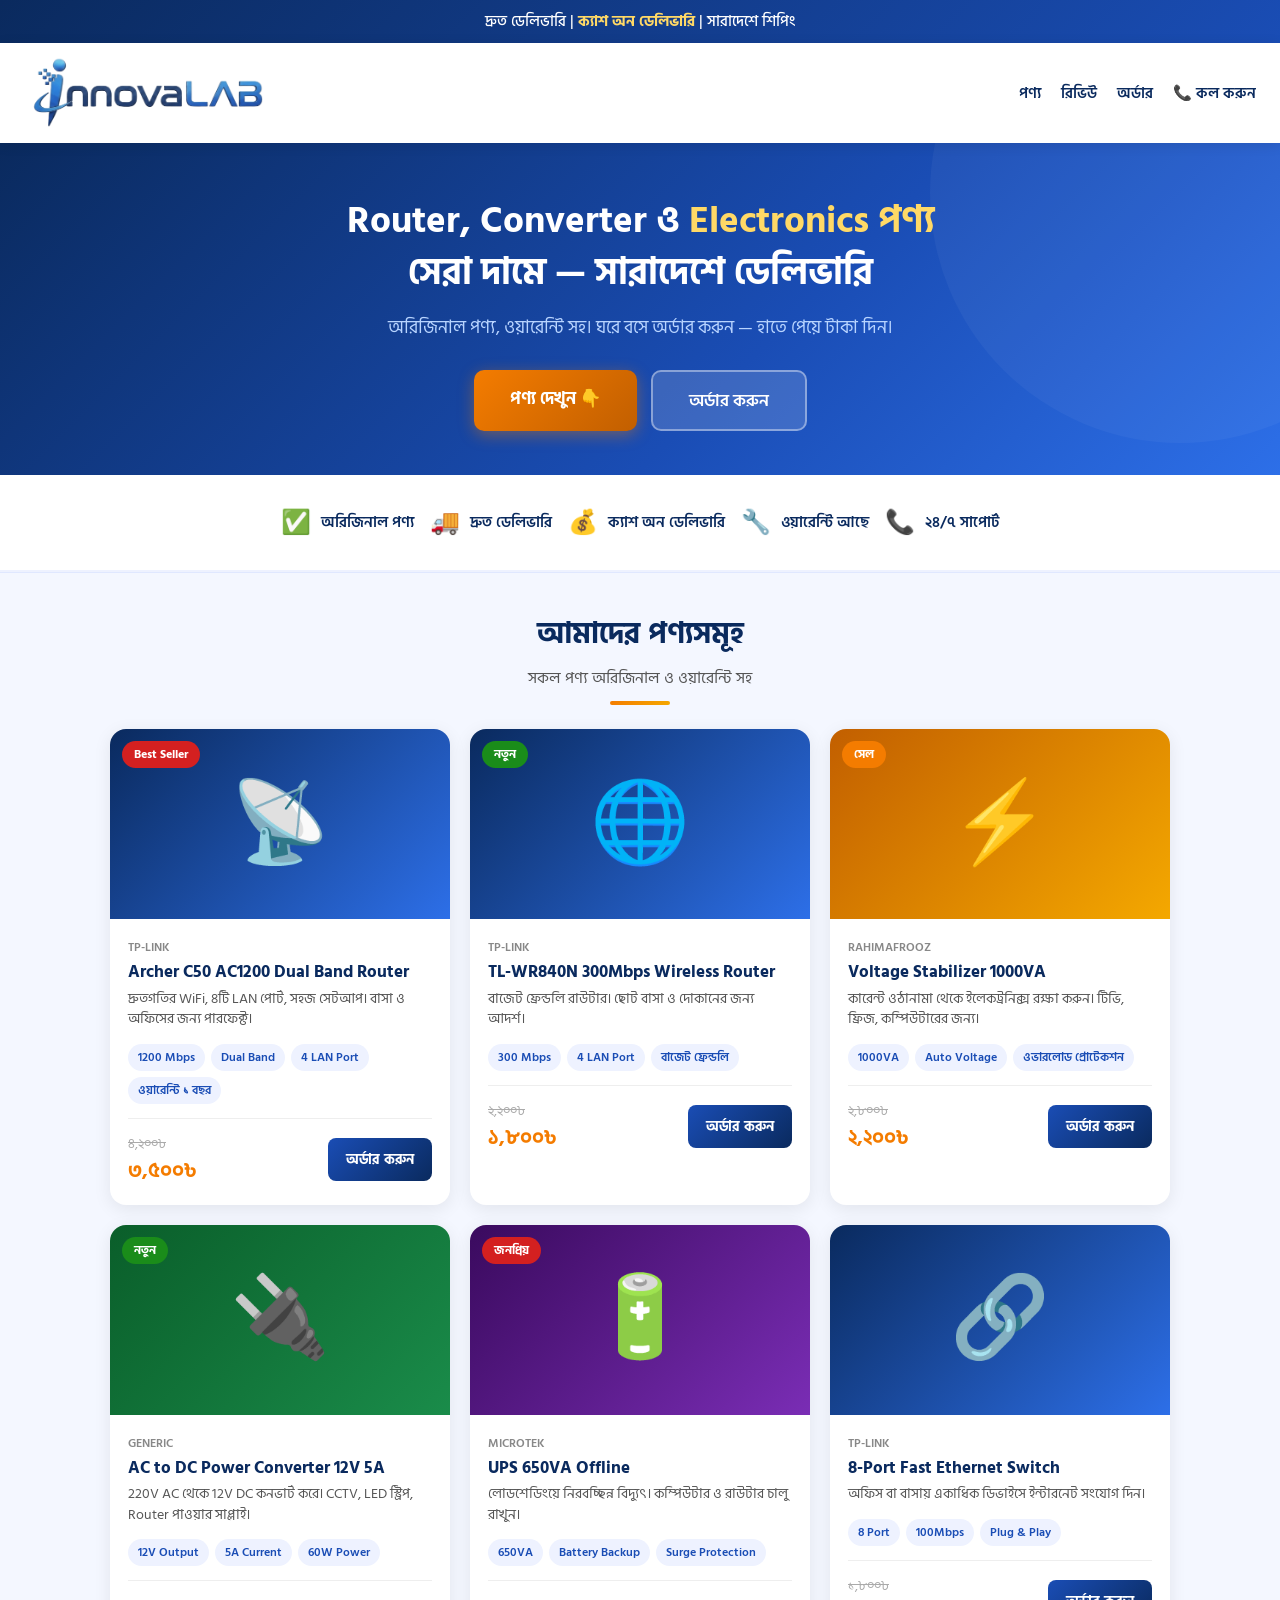
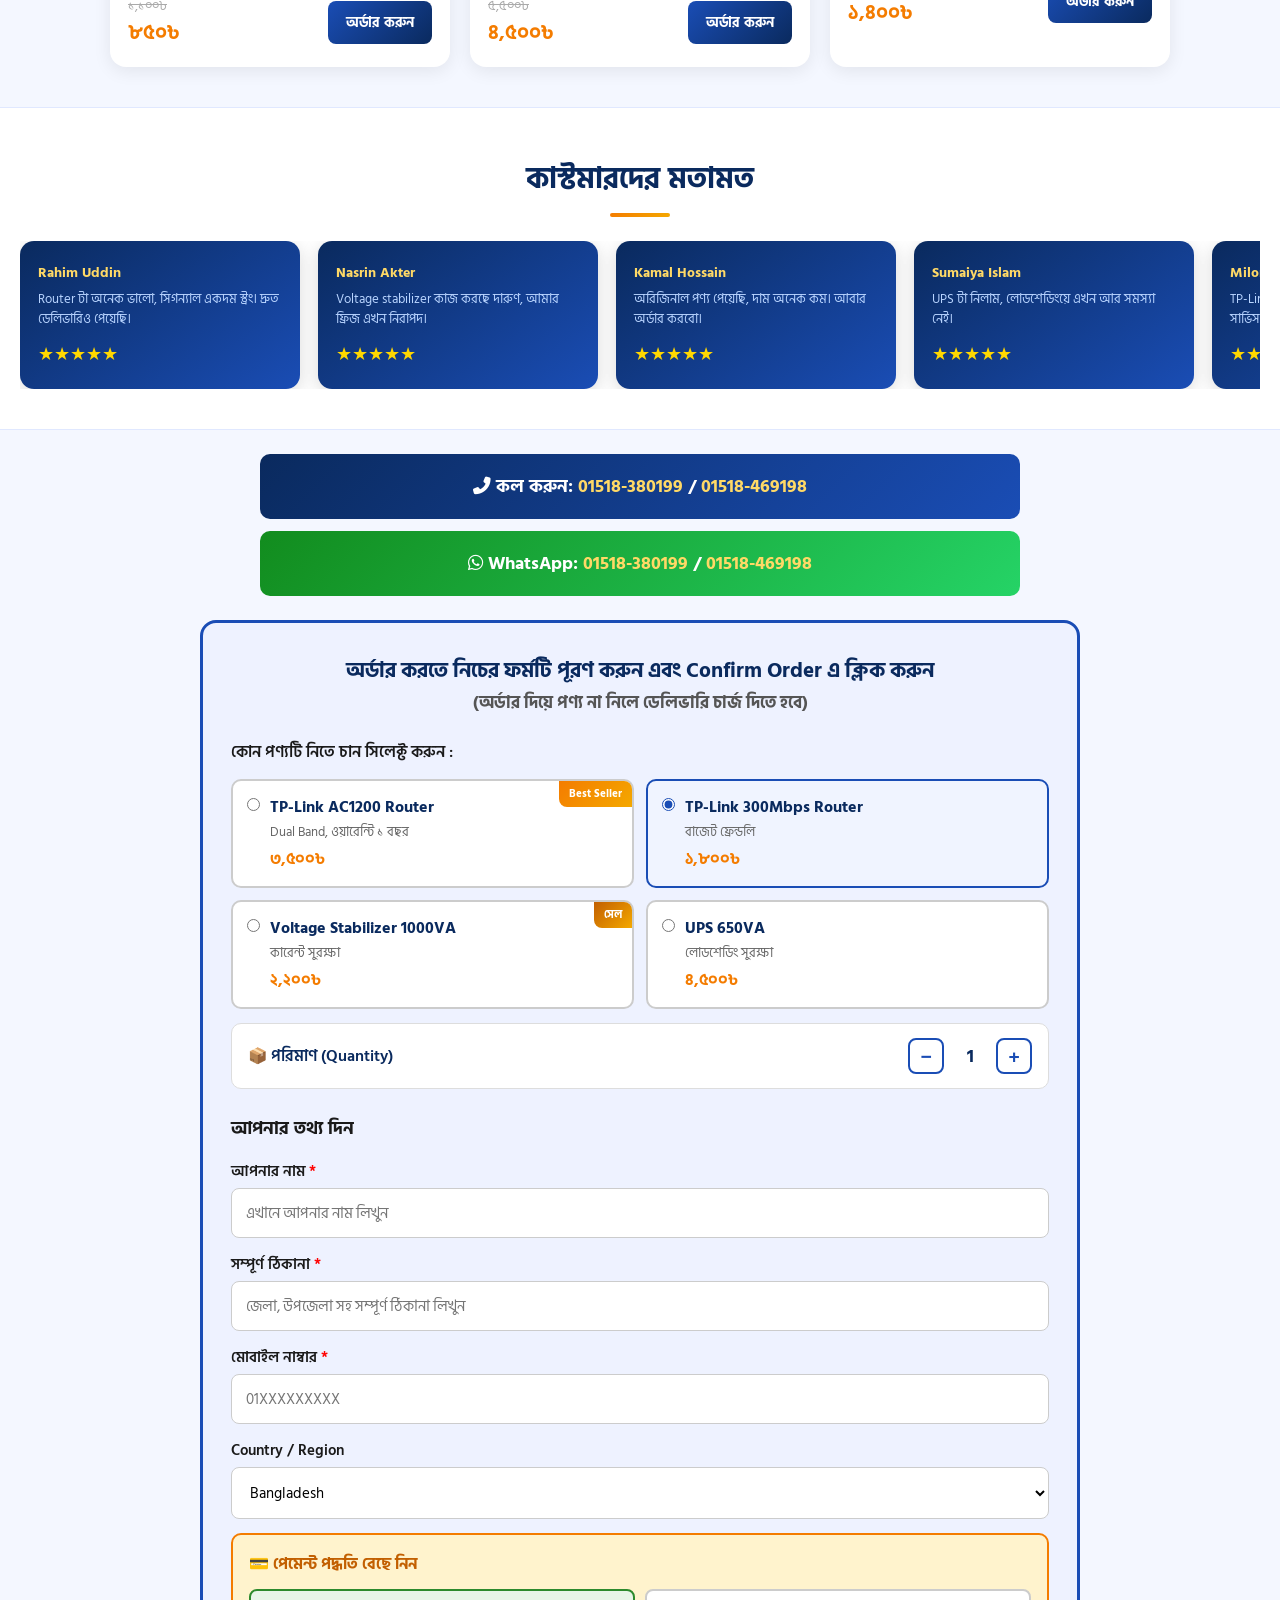
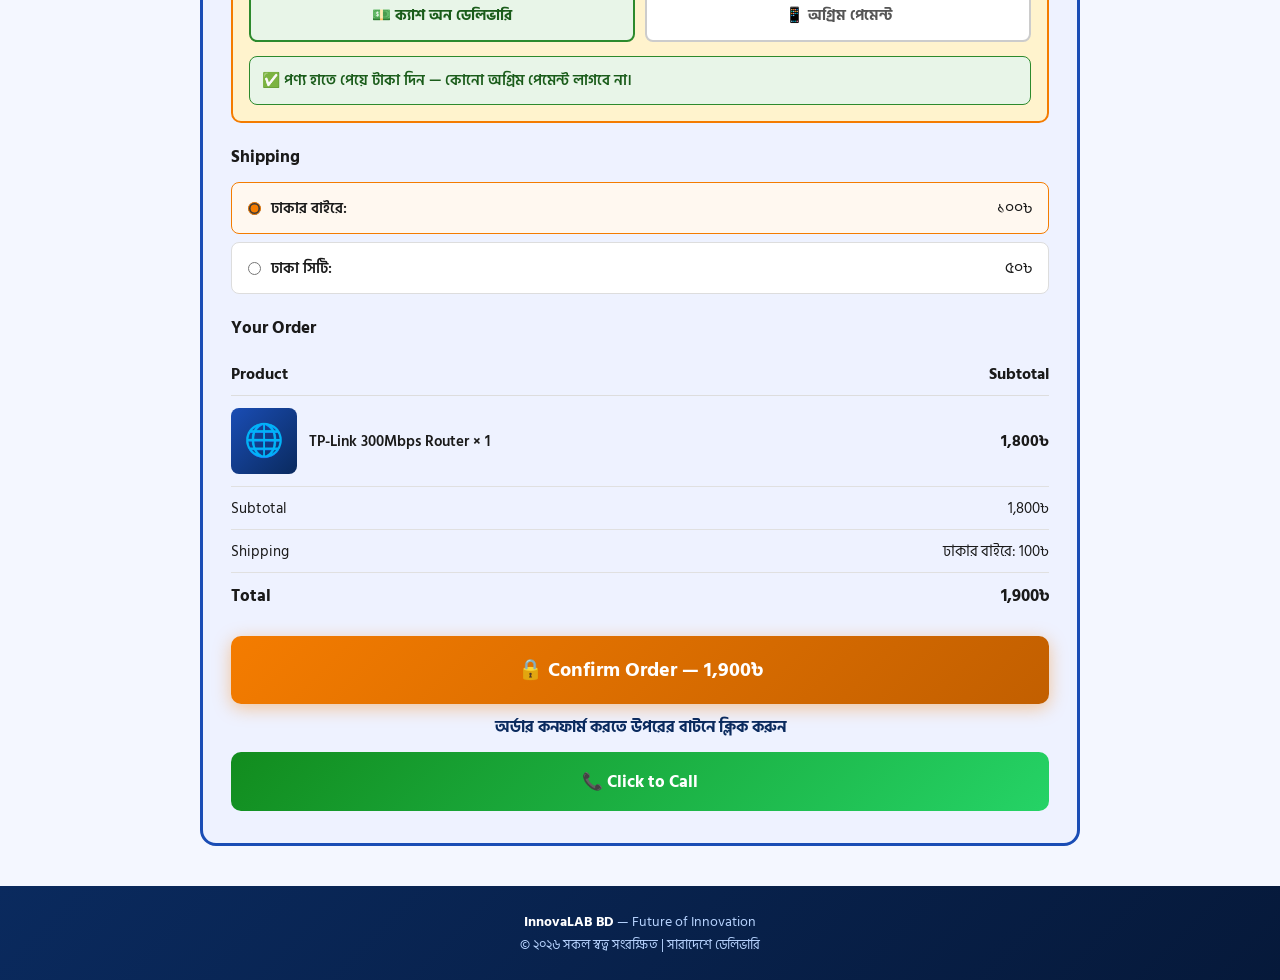
==== index.html @ 820aadf0 "Update index.html" ====
<!DOCTYPE html>
<html lang="bn">
<head>
<meta charset="UTF-8">
<meta name="viewport" content="width=device-width, initial-scale=1.0">
<title>InnovaLAB BD - Future of Innovation</title>
<link href="https://fonts.googleapis.com/css2?family=Hind+Siliguri:wght@300;400;500;600;700&display=swap" rel="stylesheet">
<link rel="stylesheet" href="https://cdnjs.cloudflare.com/ajax/libs/font-awesome/6.4.2/css/all.min.css">
<link rel="stylesheet" href="style.css"> </head>
</head>

<body>

<div class="topbar">দ্রুত ডেলিভারি | <span>ক্যাশ অন ডেলিভারি</span> | সারাদেশে শিপিং</div>

<nav class="navbar">
  <img src="innovalab_logo.png" alt="InnovaLAB" style="height:72px;width:auto;object-fit:contain;">
  <div class="nav-links">
    <a href="#products">পণ্য</a>
    <a href="#reviews">রিভিউ</a>
    <a href="#order">অর্ডার</a>
    <a href="tel:+8801518380199">📞 কল করুন</a>
  </div>
</nav>

<section class="hero">
  <h1>Router, Converter ও <span>Electronics পণ্য</span><br>সেরা দামে — সারাদেশে ডেলিভারি</h1>
  <p>অরিজিনাল পণ্য, ওয়ারেন্টি সহ। ঘরে বসে অর্ডার করুন — হাতে পেয়ে টাকা দিন।</p>
  <div class="hero-btns">
    <a href="#products" class="btn-primary">পণ্য দেখুন 👇</a>
    <a href="#order" class="btn-secondary">অর্ডার করুন</a>
  </div>
</section>

<div class="features">
  <div class="feat"><span class="icon">✅</span> অরিজিনাল পণ্য</div>
  <div class="feat"><span class="icon">🚚</span> দ্রুত ডেলিভারি</div>
  <div class="feat"><span class="icon">💰</span> ক্যাশ অন ডেলিভারি</div>
  <div class="feat"><span class="icon">🔧</span> ওয়ারেন্টি আছে</div>
  <div class="feat"><span class="icon">📞</span> ২৪/৭ সাপোর্ট</div>
</div>

<div class="divider"></div>

<section class="products-section" id="products">
  <div class="section-title">
    <h2>আমাদের পণ্যসমূহ</h2>
    <p>সকল পণ্য অরিজিনাল ও ওয়ারেন্টি সহ</p>
    <div class="title-line"></div>
  </div>
  <div class="products-grid">

    <div class="product-card" onclick="orderProduct('TP-Link WiFi Router AC1200')">
      <div class="product-img blue-bg">📡<span class="badge-hot">Best Seller</span></div>
      <div class="product-body">
        <div class="product-brand">TP-Link</div>
        <div class="product-name">Archer C50 AC1200 Dual Band Router</div>
        <div class="product-desc">দ্রুতগতির WiFi, ৪টি LAN পোর্ট, সহজ সেটআপ। বাসা ও অফিসের জন্য পারফেক্ট।</div>
        <div class="specs"><span class="spec-tag">1200 Mbps</span><span class="spec-tag">Dual Band</span><span class="spec-tag">4 LAN Port</span><span class="spec-tag">ওয়ারেন্টি ১ বছর</span></div>
        <div class="product-footer">
          <div class="price-box"><div class="old-price">৪,২০০৳</div><div class="new-price">৩,৫০০৳</div></div>
          <button class="btn-order">অর্ডার করুন</button>
        </div>
      </div>
    </div>

    <div class="product-card" onclick="orderProduct('TP-Link TL-WR840N Router')">
      <div class="product-img blue-bg">🌐<span class="badge-new">নতুন</span></div>
      <div class="product-body">
        <div class="product-brand">TP-Link</div>
        <div class="product-name">TL-WR840N 300Mbps Wireless Router</div>
        <div class="product-desc">বাজেট ফ্রেন্ডলি রাউটার। ছোট বাসা ও দোকানের জন্য আদর্শ।</div>
        <div class="specs"><span class="spec-tag">300 Mbps</span><span class="spec-tag">4 LAN Port</span><span class="spec-tag">বাজেট ফ্রেন্ডলি</span></div>
        <div class="product-footer">
          <div class="price-box"><div class="old-price">২,২০০৳</div><div class="new-price">১,৮০০৳</div></div>
          <button class="btn-order">অর্ডার করুন</button>
        </div>
      </div>
    </div>

    <div class="product-card" onclick="orderProduct('Voltage Stabilizer 1000VA')">
      <div class="product-img orange-bg">⚡<span class="badge-sale">সেল</span></div>
      <div class="product-body">
        <div class="product-brand">Rahimafrooz</div>
        <div class="product-name">Voltage Stabilizer 1000VA</div>
        <div class="product-desc">কারেন্ট ওঠানামা থেকে ইলেকট্রনিক্স রক্ষা করুন। টিভি, ফ্রিজ, কম্পিউটারের জন্য।</div>
        <div class="specs"><span class="spec-tag">1000VA</span><span class="spec-tag">Auto Voltage</span><span class="spec-tag">ওভারলোড প্রোটেকশন</span></div>
        <div class="product-footer">
          <div class="price-box"><div class="old-price">২,৮০০৳</div><div class="new-price">২,২০০৳</div></div>
          <button class="btn-order">অর্ডার করুন</button>
        </div>
      </div>
    </div>

    <div class="product-card" onclick="orderProduct('AC to DC Converter 12V')">
      <div class="product-img green-bg">🔌<span class="badge-new">নতুন</span></div>
      <div class="product-body">
        <div class="product-brand">Generic</div>
        <div class="product-name">AC to DC Power Converter 12V 5A</div>
        <div class="product-desc">220V AC থেকে 12V DC কনভার্ট করে। CCTV, LED স্ট্রিপ, Router পাওয়ার সাপ্লাই।</div>
        <div class="specs"><span class="spec-tag">12V Output</span><span class="spec-tag">5A Current</span><span class="spec-tag">60W Power</span></div>
        <div class="product-footer">
          <div class="price-box"><div class="old-price">১,১০০৳</div><div class="new-price">৮৫০৳</div></div>
          <button class="btn-order">অর্ডার করুন</button>
        </div>
      </div>
    </div>

    <div class="product-card" onclick="orderProduct('UPS 650VA')">
      <div class="product-img purple-bg">🔋<span class="badge-hot">জনপ্রিয়</span></div>
      <div class="product-body">
        <div class="product-brand">Microtek</div>
        <div class="product-name">UPS 650VA Offline</div>
        <div class="product-desc">লোডশেডিংয়ে নিরবচ্ছিন্ন বিদ্যুৎ। কম্পিউটার ও রাউটার চালু রাখুন।</div>
        <div class="specs"><span class="spec-tag">650VA</span><span class="spec-tag">Battery Backup</span><span class="spec-tag">Surge Protection</span></div>
        <div class="product-footer">
          <div class="price-box"><div class="old-price">৫,৫০০৳</div><div class="new-price">৪,৫০০৳</div></div>
          <button class="btn-order">অর্ডার করুন</button>
        </div>
      </div>
    </div>

    <div class="product-card" onclick="orderProduct('Network Switch 8 Port')">
      <div class="product-img blue-bg">🔗</div>
      <div class="product-body">
        <div class="product-brand">TP-Link</div>
        <div class="product-name">8-Port Fast Ethernet Switch</div>
        <div class="product-desc">অফিস বা বাসায় একাধিক ডিভাইসে ইন্টারনেট সংযোগ দিন।</div>
        <div class="specs"><span class="spec-tag">8 Port</span><span class="spec-tag">100Mbps</span><span class="spec-tag">Plug & Play</span></div>
        <div class="product-footer">
          <div class="price-box"><div class="old-price">১,৮০০৳</div><div class="new-price">১,৪০০৳</div></div>
          <button class="btn-order">অর্ডার করুন</button>
        </div>
      </div>
    </div>

  </div>
</section>

<div class="divider"></div>

<section class="reviews-section" id="reviews">
  <div class="section-title"><h2>কাস্টমারদের মতামত</h2><div class="title-line"></div></div>
  <div class="reviews-track-wrap">
    <div class="reviews-track" id="reviewsTrack"></div>
  </div>
</section>

<div class="divider"></div>

<div class="contact-wrap">
  <div class="contact-bar phone">
    <i class="fas fa-phone-alt"></i> কল করুন:
    <a href="tel:+8801518380199"><span>01518-380199</span></a> /
    <a href="tel:+8801518469198"><span>01518-469198</span></a>
  </div>
  <div class="contact-bar whatsapp">
    <i class="fab fa-whatsapp"></i> WhatsApp:
    <a href="https://wa.me/8801518380199" target="_blank"><span>01518-380199</span></a> /
    <a href="https://wa.me/8801518469198" target="_blank"><span>01518-469198</span></a>
  </div>
</div>

<div class="order-wrap" id="order">
<div class="order-box">
  <h2>অর্ডার করতে নিচের ফর্মটি পূরণ করুন এবং Confirm Order এ ক্লিক করুন<br>
  <small style="font-size:0.82em;color:#555;">(অর্ডার দিয়ে পণ্য না নিলে ডেলিভারি চার্জ দিতে হবে)</small></h2>

  <!-- পণ্য সিলেক্ট -->
  <div class="pkg-label">কোন পণ্যটি নিতে চান সিলেক্ট করুন :</div>
  <div class="pkg-grid">
    <div class="pkg-opt" id="pkg0" onclick="selectPkg(0)">
      <input type="radio" name="pkg">
      <div class="info">
        <div class="p-name">TP-Link AC1200 Router</div>
        <div class="p-note">Dual Band, ওয়ারেন্টি ১ বছর</div>
        <div class="p-amount">৩,৫০০৳</div>
      </div>
      <span class="badge-pkg">Best Seller</span>
    </div>
    <div class="pkg-opt selected" id="pkg1" onclick="selectPkg(1)">
      <input type="radio" name="pkg" checked>
      <div class="info">
        <div class="p-name">TP-Link 300Mbps Router</div>
        <div class="p-note">বাজেট ফ্রেন্ডলি</div>
        <div class="p-amount">১,৮০০৳</div>
      </div>
    </div>
    <div class="pkg-opt" id="pkg2" onclick="selectPkg(2)">
      <input type="radio" name="pkg">
      <div class="info">
        <div class="p-name">Voltage Stabilizer 1000VA</div>
        <div class="p-note">কারেন্ট সুরক্ষা</div>
        <div class="p-amount">২,২০০৳</div>
      </div>
      <span class="badge-pkg" style="background:linear-gradient(135deg,#c25f00,#f4a800);">সেল</span>
    </div>
    <div class="pkg-opt" id="pkg3" onclick="selectPkg(3)">
      <input type="radio" name="pkg">
      <div class="info">
        <div class="p-name">UPS 650VA</div>
        <div class="p-note">লোডশেডিং সুরক্ষা</div>
        <div class="p-amount">৪,৫০০৳</div>
      </div>
    </div>
  </div>

  <!-- Quantity বক্স -->
  <div class="qty-box">
    <div class="qty-box-label">📦 পরিমাণ (Quantity)</div>
    <div class="qty-controls">
      <button class="qty-btn" onclick="changeQty(-1)">−</button>
      <div class="qty-num" id="qtyNum">1</div>
      <button class="qty-btn" onclick="changeQty(1)">+</button>
    </div>
  </div>

  <!-- বিলিং -->
  <div class="billing">
    <h3>আপনার তথ্য দিন</h3>
    <div class="field">
      <label>আপনার নাম <span>*</span></label>
      <input type="text" id="cname" placeholder="এখানে আপনার নাম লিখুন">
    </div>
    <div class="field">
      <label>সম্পূর্ণ ঠিকানা <span>*</span></label>
      <input type="text" id="caddress" placeholder="জেলা, উপজেলা সহ সম্পূর্ণ ঠিকানা লিখুন">
    </div>
    <div class="field">
      <label>মোবাইল নাম্বার <span>*</span></label>
      <input type="tel" id="cphone" placeholder="01XXXXXXXXX">
    </div>
    <div class="field">
      <label>Country / Region</label>
      <select><option>Bangladesh</option></select>
    </div>

    <!-- পেমেন্ট পদ্ধতি -->
    <div style="background:#fff3cd;border:2px solid #f47c00;border-radius:10px;padding:16px;margin-bottom:14px;">
      <div style="font-weight:700;font-size:1rem;color:#c25f00;margin-bottom:12px;">💳 পেমেন্ট পদ্ধতি বেছে নিন</div>
      <div style="display:flex;gap:10px;margin-bottom:14px;flex-wrap:wrap;">
        <button type="button" id="btnCOD" onclick="setPayType('cod')" class="pay-type-btn active-cod">💵 ক্যাশ অন ডেলিভারি</button>
        <button type="button" id="btnOnline" onclick="setPayType('online')" class="pay-type-btn inactive">📱 অগ্রিম পেমেন্ট</button>
      </div>
      <div id="codInfo" style="background:#e8f5e8;border:1.5px solid #2d8a2d;border-radius:8px;padding:12px;color:#1a5c1a;font-weight:600;font-size:0.92rem;">
        ✅ পণ্য হাতে পেয়ে টাকা দিন — কোনো অগ্রিম পেমেন্ট লাগবে না।
      </div>
      <div id="onlinePayFields" style="display:none;">
        <div class="field" style="margin-top:12px;margin-bottom:8px;">
          <label>পেমেন্ট মাধ্যম</label>
          <select id="payMethod" onchange="showPayInfo()">
            <option value="N/A">-- সিলেক্ট করুন --</option>
            <option value="বিকাশ">বিকাশ</option>
            <option value="নগদ">নগদ</option>
            <option value="রকেট">রকেট</option>
          </select>
          <div id="payInfo" style="display:none;margin-top:10px;background:#e8f5e8;border:1.5px solid #2d8a2d;border-radius:8px;padding:12px;font-size:1rem;color:#1a5c1a;font-weight:700;"></div>
        </div>
        <div class="field" style="margin-bottom:8px;">
          <label>বিকাশ/নগদ নম্বর <span style="color:#888;font-weight:400;">(যেটি থেকে পাঠিয়েছেন)</span></label>
          <input type="tel" id="payNumber" placeholder="01XXXXXXXXX">
        </div>
        <div class="field" style="margin-bottom:0;">
          <label>ট্রানজেকশন আইডি (TrxID)</label>
          <input type="text" id="trxID" placeholder="TrxID লিখুন">
        </div>
      </div>
    </div>
  </div>

  <!-- শিপিং -->
  <div class="ship-wrap">
    <h3>Shipping</h3>
    <div class="ship-opt selected" onclick="selectShip(this,100,'ঢাকার বাইরে')">
      <div class="s-left"><input type="radio" name="ship" checked> ঢাকার বাইরে:</div>
      <div>১০০৳</div>
    </div>
    <div class="ship-opt" onclick="selectShip(this,50,'ঢাকা সিটি')">
      <div class="s-left"><input type="radio" name="ship"> ঢাকা সিটি:</div>
      <div>৫০৳</div>
    </div>
  </div>

  <!-- অর্ডার সামারি -->
  <div class="summary-wrap">
    <h3>Your Order</h3>
    <div style="display:flex;justify-content:space-between;font-weight:700;padding:8px 0;border-bottom:1px solid #ddd;">
      <span>Product</span><span>Subtotal</span>
    </div>
    <div class="prod-row">
      <div class="prod-thumb" id="sumThumb">🌐</div>
      <div class="p-name" id="sumProdName">TP-Link 300Mbps Router × 1</div>
      <div class="p-price" id="sumProdPrice">১,৮০০৳</div>
    </div>
    <div class="sum-row"><span>Subtotal</span><span id="sumSubtotal">১,৮০০৳</span></div>
    <div class="sum-row"><span>Shipping</span><span id="sumShipping">ঢাকার বাইরে: ১০০৳</span></div>
    <div class="sum-row total"><span>Total</span><span id="sumTotal">১,৯০০৳</span></div>
  </div>

  <button class="btn-confirm" onclick="confirmOrder()">🔒 Confirm Order — <span id="confirmTotalBtn">১,৯০০৳</span></button>
  <div class="confirm-note">অর্ডার কনফার্ম করতে উপরের বাটনে ক্লিক করুন</div>
  <a href="tel:+8801518380199" class="btn-call">📞 Click to Call</a>
</div>
</div>

<footer>
  <strong>InnovaLAB BD</strong> — Future of Innovation<br>
  <span style="font-size:0.82rem;">© ২০২৬ সকল স্বত্ব সংরক্ষিত | সারাদেশে ডেলিভারি</span>
</footer>

<div id="toast">✅ অর্ডার নেওয়া হয়েছে! শীঘ্রই যোগাযোগ করা হবে।</div>

<script src="script.js"></script> </body>
</html>
---- style.css ----
:root {
  --blue-dark: #0a2a5e;
  --blue-main: #1a4db5;
  --orange: #f47c00;
  --orange-dark: #c25f00;
  --green: #1a8c1a;
  --white: #fff;
  --text: #1a1a1a;
}
* { margin:0; padding:0; box-sizing:border-box; }
body { font-family:'Hind Siliguri',sans-serif; background:#f4f7ff; color:var(--text); overflow-x:hidden; }
a { text-decoration:none; }

.topbar { background:linear-gradient(135deg,#0a2a5e,#1a4db5); color:#fff; text-align:center; padding:10px 20px; font-size:0.92rem; font-weight:500; }
.topbar span { color:#ffd966; font-weight:700; }

.navbar { background:#fff; box-shadow:0 2px 12px rgba(0,0,0,0.1); padding:14px 24px; display:flex; align-items:center; justify-content:space-between; position:sticky; top:0; z-index:100; }
.nav-links { display:flex; gap:20px; }
.nav-links a { font-weight:600; color:var(--blue-dark); font-size:0.95rem; transition:color 0.2s; }
.nav-links a:hover { color:var(--orange); }
@media(max-width:600px){ .nav-links { display:none; } }

.hero { background:linear-gradient(135deg,#0a2a5e 0%,#1a4db5 60%,#2d6fe8 100%); padding:52px 20px 44px; text-align:center; color:#fff; position:relative; overflow:hidden; }
.hero::before { content:''; position:absolute; width:500px; height:500px; background:rgba(255,255,255,0.04); border-radius:50%; top:-200px; right:-150px; }
.hero h1 { font-size:clamp(1.4rem,3.5vw,2.3rem); font-weight:700; line-height:1.4; margin-bottom:14px; }
.hero h1 span { color:#ffd966; }
.hero p { font-size:clamp(0.95rem,2vw,1.15rem); color:#b8d4ff; margin-bottom:28px; max-width:600px; margin-left:auto; margin-right:auto; }
.hero-btns { display:flex; gap:14px; justify-content:center; flex-wrap:wrap; }
.btn-primary { background:linear-gradient(135deg,#f47c00,#c25f00); color:#fff; font-family:'Hind Siliguri',sans-serif; font-size:1.05rem; font-weight:700; padding:15px 36px; border-radius:10px; border:none; cursor:pointer; box-shadow:0 4px 16px rgba(244,124,0,0.4); transition:transform 0.18s; }
.btn-primary:hover { transform:translateY(-2px); }
.btn-secondary { background:rgba(255,255,255,0.15); color:#fff; font-family:'Hind Siliguri',sans-serif; font-size:1.05rem; font-weight:600; padding:15px 36px; border-radius:10px; border:2px solid rgba(255,255,255,0.4); cursor:pointer; transition:background 0.2s; }
.btn-secondary:hover { background:rgba(255,255,255,0.25); }

.features { display:flex; justify-content:center; gap:16px; flex-wrap:wrap; padding:28px 20px; background:#fff; border-bottom:2px solid #eef2ff; }
.feat { display:flex; align-items:center; gap:10px; font-weight:600; font-size:0.92rem; color:var(--blue-dark); }
.feat .icon { font-size:1.5rem; }

.section-title { text-align:center; padding:36px 20px 24px; }
.section-title h2 { font-size:clamp(1.3rem,3vw,1.9rem); color:var(--blue-dark); font-weight:700; margin-bottom:8px; }
.section-title p { color:#555; font-size:0.97rem; }
.title-line { width:60px; height:4px; background:linear-gradient(135deg,var(--orange),#f4a800); border-radius:2px; margin:10px auto 0; }

.products-section { background:#f4f7ff; padding-bottom:40px; }
.products-grid { display:grid; grid-template-columns:repeat(auto-fill,minmax(280px,1fr)); gap:20px; max-width:1100px; margin:0 auto; padding:0 20px; }
.product-card { background:#fff; border-radius:16px; overflow:hidden; box-shadow:0 4px 18px rgba(0,0,0,0.08); transition:transform 0.2s,box-shadow 0.2s; }
.product-card:hover { transform:translateY(-4px); box-shadow:0 10px 32px rgba(0,0,0,0.14); }
.product-img { width:100%; height:190px; display:flex; align-items:center; justify-content:center; font-size:5rem; position:relative; overflow:hidden; }
.product-img.blue-bg { background:linear-gradient(135deg,#0a2a5e,#2d6fe8); }
.product-img.orange-bg { background:linear-gradient(135deg,#c25f00,#f4a800); }
.product-img.green-bg { background:linear-gradient(135deg,#0a5e2a,#1a8c4a); }
.product-img.purple-bg { background:linear-gradient(135deg,#3a0a5e,#7a2db5); }
.badge-new,.badge-hot,.badge-sale { position:absolute; top:12px; left:12px; padding:4px 12px; border-radius:20px; font-size:0.75rem; font-weight:700; color:#fff; }
.badge-new { background:#1a8c1a; }
.badge-hot { background:#d42020; }
.badge-sale { background:var(--orange); }
.product-body { padding:18px; }
.product-brand { font-size:0.78rem; color:#888; font-weight:600; text-transform:uppercase; margin-bottom:4px; }
.product-name { font-size:1.05rem; font-weight:700; color:var(--blue-dark); margin-bottom:6px; line-height:1.3; }
.product-desc { font-size:0.85rem; color:#555; line-height:1.5; margin-bottom:14px; }
.specs { display:flex; flex-wrap:wrap; gap:6px; margin-bottom:14px; }
.spec-tag { background:#eef2ff; color:var(--blue-main); font-size:0.75rem; font-weight:600; padding:4px 10px; border-radius:20px; }
.product-footer { display:flex; justify-content:space-between; align-items:center; border-top:1px solid #eee; padding-top:14px; margin-top:4px; }
.price-box .old-price { font-size:0.82rem; color:#aaa; text-decoration:line-through; }
.price-box .new-price { font-size:1.25rem; font-weight:700; color:var(--orange); }
.btn-order { background:linear-gradient(135deg,#1a4db5,#0a2a5e); color:#fff; font-family:'Hind Siliguri',sans-serif; font-size:0.88rem; font-weight:700; padding:10px 18px; border-radius:8px; border:none; cursor:pointer; transition:transform 0.18s; }
.btn-order:hover { transform:translateY(-1px); }

.reviews-section { background:#fff; padding:10px 20px 40px; overflow:hidden; }
.reviews-track-wrap { overflow:hidden; }
.reviews-track { display:flex; gap:18px; animation:slide 24s linear infinite; width:max-content; }
.reviews-track:hover { animation-play-state:paused; }
@keyframes slide { 0%{transform:translateX(0);} 100%{transform:translateX(-50%);} }
.review-card { background:linear-gradient(145deg,#0a2a5e,#1a4db5); border-radius:14px; padding:20px 18px; width:280px; flex-shrink:0; color:#fff; box-shadow:0 4px 18px rgba(0,0,0,0.15); }
.review-card .r-name { font-weight:700; font-size:0.9rem; color:#ffd966; margin-bottom:6px; }
.review-card p { font-size:0.83rem; color:#b8d4ff; line-height:1.5; }
.review-card .r-stars { color:#ffd700; margin-top:10px; font-size:1.1rem; }

.contact-wrap { max-width:800px; margin:0 auto; padding:24px 20px; display:flex; flex-direction:column; gap:12px; }
.contact-bar { border-radius:10px; padding:18px 24px; text-align:center; font-weight:700; font-size:clamp(0.95rem,2vw,1.1rem); display:block; color:#fff; }
.contact-bar.phone { background:linear-gradient(135deg,#0a2a5e,#1a4db5); }
.contact-bar.whatsapp { background:linear-gradient(135deg,#128c1e,#25d366); }
.contact-bar span { color:#ffd966; }

.order-wrap { padding:0 16px 40px; }
.order-box { background:#eef2ff; border:3px solid var(--blue-main); border-radius:16px; max-width:880px; margin:0 auto; padding:32px 28px; }
.order-box h2 { color:var(--blue-dark); font-size:clamp(1rem,2.2vw,1.3rem); font-weight:700; text-align:center; margin-bottom:22px; line-height:1.5; }
.pkg-label { font-weight:600; font-size:1rem; margin-bottom:14px; }
.pkg-grid { display:grid; grid-template-columns:1fr 1fr; gap:12px; margin-bottom:14px; }
@media(max-width:580px){ .pkg-grid { grid-template-columns:1fr; } }
.pkg-opt { border:2px solid #ccc; border-radius:10px; padding:14px; display:flex; align-items:flex-start; gap:10px; background:#fff; cursor:pointer; position:relative; transition:border-color 0.2s; }
.pkg-opt.selected { border-color:var(--blue-main); background:#f0f4ff; }
.pkg-opt .badge-pkg { position:absolute; top:0; right:0; background:linear-gradient(135deg,var(--orange),#f4a800); color:#fff; font-size:0.7rem; font-weight:700; padding:4px 10px; border-radius:0 8px 0 8px; }
.pkg-opt input[type=radio] { accent-color:var(--blue-main); margin-top:3px; }
.pkg-opt .info .p-name { font-weight:700; font-size:0.97rem; color:var(--blue-dark); }
.pkg-opt .info .p-note { font-size:0.8rem; color:#666; margin-top:2px; }
.pkg-opt .info .p-amount { font-weight:700; color:var(--orange); font-size:1rem; margin-top:4px; }

/* ── QUANTITY ── */
.qty-box { background:#fff; border:1.5px solid #ddd; border-radius:10px; padding:14px 16px; margin-bottom:14px; display:flex; align-items:center; justify-content:space-between; flex-wrap:wrap; gap:10px; }
.qty-box-label { font-weight:600; font-size:0.97rem; color:var(--blue-dark); }
.qty-controls { display:flex; align-items:center; gap:4px; }
.qty-btn { width:36px; height:36px; border:2px solid var(--blue-main); background:#fff; color:var(--blue-main); font-size:1.2rem; font-weight:700; border-radius:8px; cursor:pointer; display:flex; align-items:center; justify-content:center; transition:all 0.18s; user-select:none; line-height:1; }
.qty-btn:hover { background:var(--blue-main); color:#fff; }
.qty-num { min-width:44px; text-align:center; font-size:1.1rem; font-weight:700; color:var(--blue-dark); }

.billing { margin-top:24px; }
.billing h3 { font-size:1.15rem; font-weight:700; margin-bottom:16px; }
.field { margin-bottom:14px; }
.field label { display:block; font-weight:600; margin-bottom:5px; font-size:0.93rem; }
.field label span { color:red; }
.field input,.field select { width:100%; border:1.5px solid #ccc; border-radius:8px; padding:12px 14px; font-family:'Hind Siliguri',sans-serif; font-size:0.93rem; background:#fff; outline:none; transition:border-color 0.2s; }
.field input:focus,.field select:focus { border-color:var(--blue-main); }

.pay-type-btn { flex:1; padding:12px; border-radius:8px; font-family:'Hind Siliguri',sans-serif; font-size:0.95rem; font-weight:700; cursor:pointer; transition:all 0.2s; }
.pay-type-btn.active-cod { border:2px solid #2d8a2d; background:#e8f5e8; color:#1a5c1a; }
.pay-type-btn.active-online { border:2px solid #f47c00; background:#fff3cd; color:#c25f00; }
.pay-type-btn.inactive { border:2px solid #ccc; background:#fff; color:#555; }

.ship-wrap { margin-top:20px; }
.ship-wrap h3 { font-size:1.05rem; font-weight:700; margin-bottom:12px; }
.ship-opt { border:1.5px solid #ddd; border-radius:8px; padding:12px 16px; display:flex; justify-content:space-between; align-items:center; cursor:pointer; background:#fff; margin-bottom:8px; transition:border-color 0.2s; }
.ship-opt.selected { border-color:var(--orange); background:#fff8f0; }
.ship-opt .s-left { display:flex; align-items:center; gap:10px; font-weight:600; font-size:0.93rem; }
.ship-opt input[type=radio] { accent-color:var(--orange); }

.summary-wrap { margin-top:20px; }
.summary-wrap h3 { font-size:1.05rem; font-weight:700; margin-bottom:12px; }
.sum-row { display:flex; justify-content:space-between; padding:9px 0; border-bottom:1px solid #e0e0e0; font-size:0.93rem; }
.sum-row.total { font-weight:700; font-size:1.05rem; border:none; }
.prod-row { display:flex; gap:12px; align-items:center; padding:12px 0; border-bottom:1px solid #e0e0e0; }
.prod-thumb { width:66px; height:66px; background:linear-gradient(135deg,#1a4db5,#0a2a5e); border-radius:8px; display:flex; align-items:center; justify-content:center; color:#fff; font-size:2rem; flex-shrink:0; }
.prod-row .p-name { font-weight:600; flex:1; font-size:0.93rem; }
.prod-row .p-price { font-weight:700; }

.btn-confirm { display:block; width:100%; background:linear-gradient(135deg,#f47c00,#c25f00); color:#fff; font-family:'Hind Siliguri',sans-serif; font-size:1.25rem; font-weight:700; padding:18px; border-radius:10px; border:none; cursor:pointer; margin-top:18px; margin-bottom:10px; box-shadow:0 4px 18px rgba(244,124,0,0.4); transition:transform 0.18s; }
.btn-confirm:hover { transform:translateY(-2px); }
.confirm-note { text-align:center; color:var(--blue-dark); font-weight:700; font-size:1rem; margin-bottom:12px; }
.btn-call { display:block; width:100%; background:linear-gradient(135deg,#128c1e,#25d366); color:#fff; font-family:'Hind Siliguri',sans-serif; font-size:1.05rem; font-weight:700; padding:16px; border-radius:10px; border:none; cursor:pointer; text-align:center; }

footer { background:linear-gradient(135deg,#0a2a5e,#06193a); color:#b8d4ff; text-align:center; padding:24px 20px; font-size:0.9rem; }
footer strong { color:#fff; }
#toast { display:none; position:fixed; bottom:28px; left:50%; transform:translateX(-50%); background:#0a2a5e; color:#fff; font-family:'Hind Siliguri',sans-serif; font-size:1rem; font-weight:600; padding:15px 30px; border-radius:10px; box-shadow:0 6px 24px rgba(0,0,0,0.25); z-index:999; }
.divider { height:1px; background:#e0e8ff; margin:0; }
select option[value="N/A"] { display:none; }
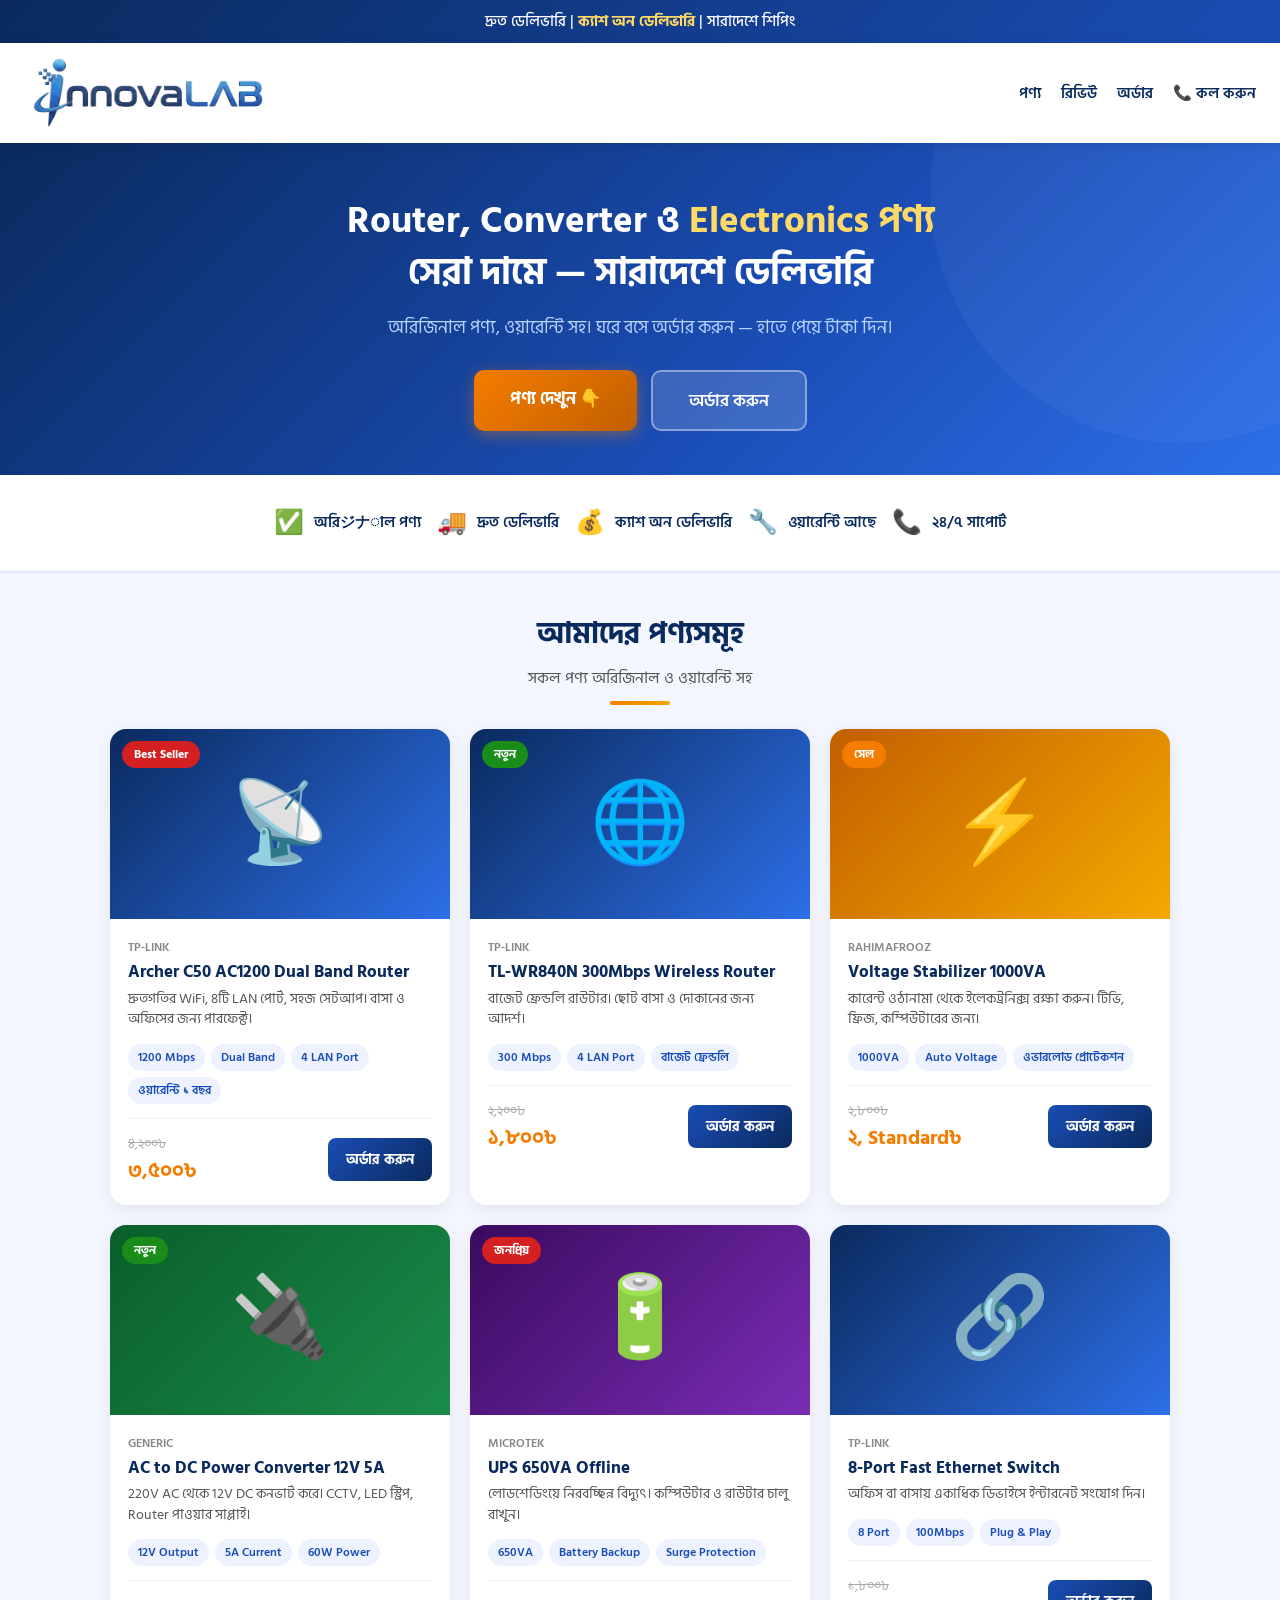
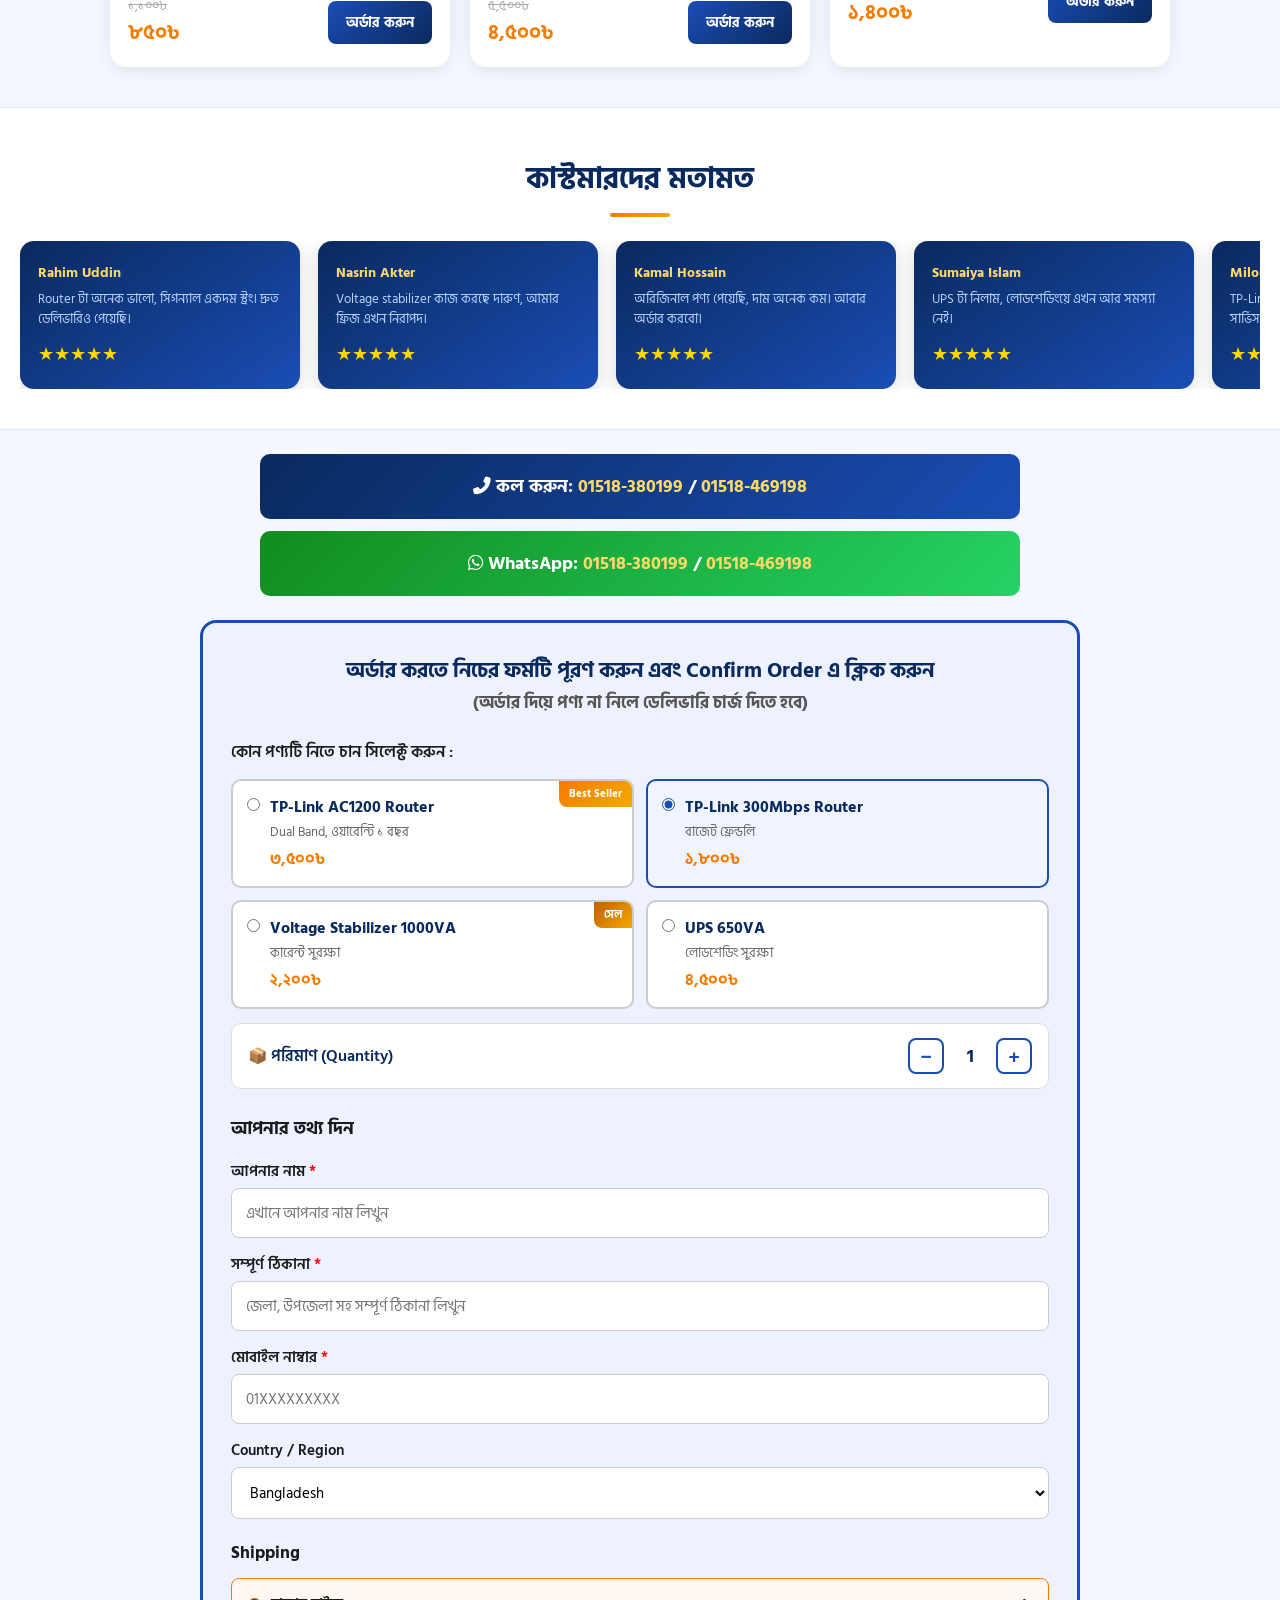
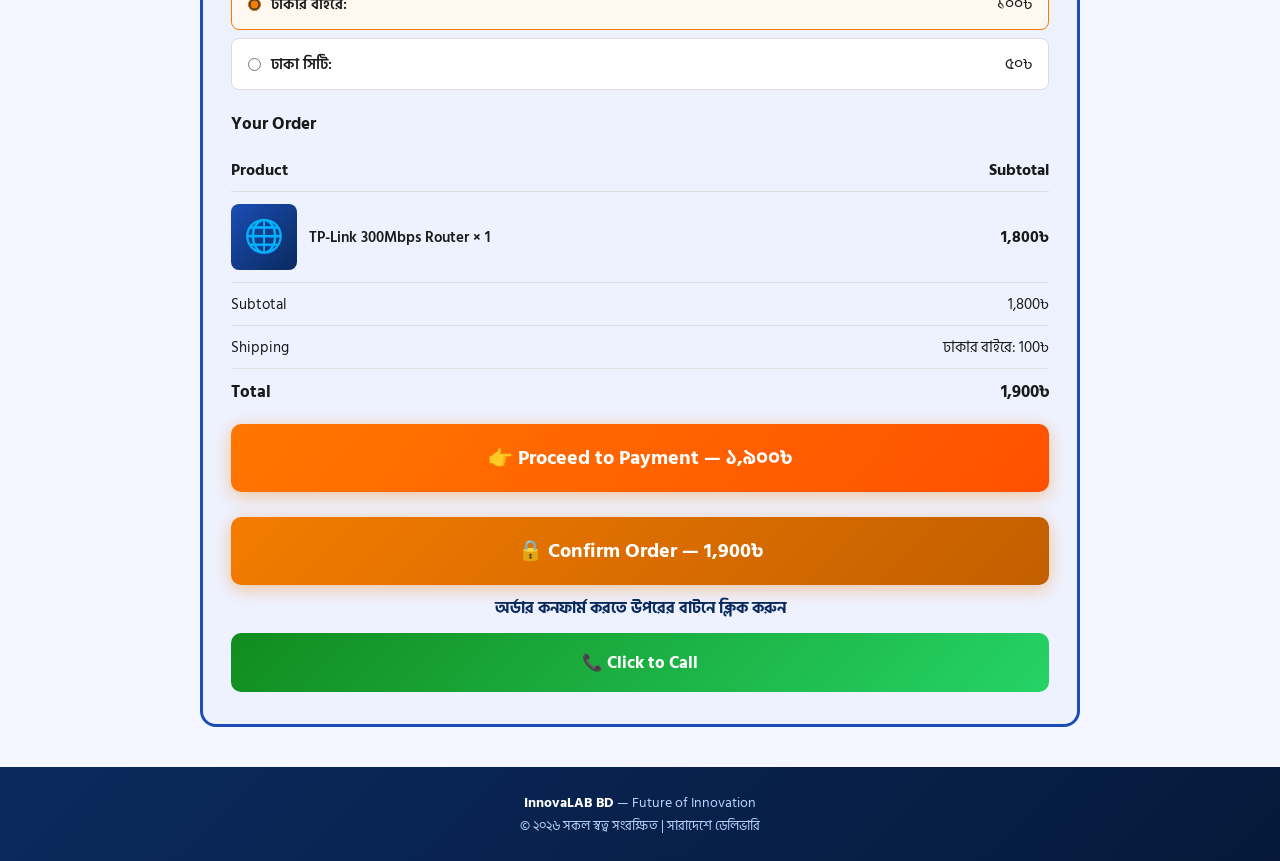
==== commit 591b92c2: "Update index.html" ====
--- a/index.html
+++ b/index.html
@@ -6,7 +6,7 @@
 <title>InnovaLAB BD - Future of Innovation</title>
 <link href="https://fonts.googleapis.com/css2?family=Hind+Siliguri:wght@300;400;500;600;700&display=swap" rel="stylesheet">
 <link rel="stylesheet" href="https://cdnjs.cloudflare.com/ajax/libs/font-awesome/6.4.2/css/all.min.css">
-<link rel="stylesheet" href="style.css"> </head>
+<link rel="stylesheet" href="style.css"> 
 </head>
 
 <body>
@@ -33,7 +33,7 @@
 </section>
 
 <div class="features">
-  <div class="feat"><span class="icon">✅</span> অরিজিনাল পণ্য</div>
+  <div class="feat"><span class="icon">✅</span> অরিジナাল পণ্য</div>
   <div class="feat"><span class="icon">🚚</span> দ্রুত ডেলিভারি</div>
   <div class="feat"><span class="icon">💰</span> ক্যাশ অন ডেলিভারি</div>
   <div class="feat"><span class="icon">🔧</span> ওয়ারেন্টি আছে</div>
@@ -86,7 +86,7 @@
         <div class="product-desc">কারেন্ট ওঠানামা থেকে ইলেকট্রনিক্স রক্ষা করুন। টিভি, ফ্রিজ, কম্পিউটারের জন্য।</div>
         <div class="specs"><span class="spec-tag">1000VA</span><span class="spec-tag">Auto Voltage</span><span class="spec-tag">ওভারলোড প্রোটেকশন</span></div>
         <div class="product-footer">
-          <div class="price-box"><div class="old-price">২,৮০০৳</div><div class="new-price">২,২০০৳</div></div>
+          <div class="price-box"><div class="old-price">২,৮০০৳</div><div class="new-price">২, Standard৳</div></div>
           <button class="btn-order">অর্ডার করুন</button>
         </div>
       </div>
@@ -166,7 +166,6 @@
   <h2>অর্ডার করতে নিচের ফর্মটি পূরণ করুন এবং Confirm Order এ ক্লিক করুন<br>
   <small style="font-size:0.82em;color:#555;">(অর্ডার দিয়ে পণ্য না নিলে ডেলিভারি চার্জ দিতে হবে)</small></h2>
 
-  <!-- পণ্য সিলেক্ট -->
   <div class="pkg-label">কোন পণ্যটি নিতে চান সিলেক্ট করুন :</div>
   <div class="pkg-grid">
     <div class="pkg-opt" id="pkg0" onclick="selectPkg(0)">
@@ -205,7 +204,6 @@
     </div>
   </div>
 
-  <!-- Quantity বক্স -->
   <div class="qty-box">
     <div class="qty-box-label">📦 পরিমাণ (Quantity)</div>
     <div class="qty-controls">
@@ -215,7 +213,6 @@
     </div>
   </div>
 
-  <!-- বিলিং -->
   <div class="billing">
     <h3>আপনার তথ্য দিন</h3>
     <div class="field">
@@ -234,42 +231,7 @@
       <label>Country / Region</label>
       <select><option>Bangladesh</option></select>
     </div>
-
-    <!-- পেমেন্ট পদ্ধতি -->
-    <div style="background:#fff3cd;border:2px solid #f47c00;border-radius:10px;padding:16px;margin-bottom:14px;">
-      <div style="font-weight:700;font-size:1rem;color:#c25f00;margin-bottom:12px;">💳 পেমেন্ট পদ্ধতি বেছে নিন</div>
-      <div style="display:flex;gap:10px;margin-bottom:14px;flex-wrap:wrap;">
-        <button type="button" id="btnCOD" onclick="setPayType('cod')" class="pay-type-btn active-cod">💵 ক্যাশ অন ডেলিভারি</button>
-        <button type="button" id="btnOnline" onclick="setPayType('online')" class="pay-type-btn inactive">📱 অগ্রিম পেমেন্ট</button>
-      </div>
-      <div id="codInfo" style="background:#e8f5e8;border:1.5px solid #2d8a2d;border-radius:8px;padding:12px;color:#1a5c1a;font-weight:600;font-size:0.92rem;">
-        ✅ পণ্য হাতে পেয়ে টাকা দিন — কোনো অগ্রিম পেমেন্ট লাগবে না।
-      </div>
-      <div id="onlinePayFields" style="display:none;">
-        <div class="field" style="margin-top:12px;margin-bottom:8px;">
-          <label>পেমেন্ট মাধ্যম</label>
-          <select id="payMethod" onchange="showPayInfo()">
-            <option value="N/A">-- সিলেক্ট করুন --</option>
-            <option value="বিকাশ">বিকাশ</option>
-            <option value="নগদ">নগদ</option>
-            <option value="রকেট">রকেট</option>
-          </select>
-          <div id="payInfo" style="display:none;margin-top:10px;background:#e8f5e8;border:1.5px solid #2d8a2d;border-radius:8px;padding:12px;font-size:1rem;color:#1a5c1a;font-weight:700;"></div>
-        </div>
-        <div class="field" style="margin-bottom:8px;">
-          <label>বিকাশ/নগদ নম্বর <span style="color:#888;font-weight:400;">(যেটি থেকে পাঠিয়েছেন)</span></label>
-          <input type="tel" id="payNumber" placeholder="01XXXXXXXXX">
-        </div>
-        <div class="field" style="margin-bottom:0;">
-          <label>ট্রানজেকশন আইডি (TrxID)</label>
-          <input type="text" id="trxID" placeholder="TrxID লিখুন">
-        </div>
-      </div>
-    </div>
-  </div>
-
-  <!-- শিপিং -->
-  <div class="ship-wrap">
+  </div> <div class="ship-wrap">
     <h3>Shipping</h3>
     <div class="ship-opt selected" onclick="selectShip(this,100,'ঢাকার বাইরে')">
       <div class="s-left"><input type="radio" name="ship" checked> ঢাকার বাইরে:</div>
@@ -281,7 +243,6 @@
     </div>
   </div>
 
-  <!-- অর্ডার সামারি -->
   <div class="summary-wrap">
     <h3>Your Order</h3>
     <div style="display:flex;justify-content:space-between;font-weight:700;padding:8px 0;border-bottom:1px solid #ddd;">
@@ -297,7 +258,40 @@
     <div class="sum-row total"><span>Total</span><span id="sumTotal">১,৯০০৳</span></div>
   </div>
 
-  <button class="btn-confirm" onclick="confirmOrder()">🔒 Confirm Order — <span id="confirmTotalBtn">১,৯০০৳</span></button>
+  <button type="button" class="btn-confirm" id="btnProceedPayment" onclick="goToPaymentSection()" style="background: linear-gradient(130deg, #ff7600, #ff5100); margin-top: 10px; margin-bottom: 25px;">
+    👉 Proceed to Payment — <span class="payment-total-span">১,৯০০৳</span>
+  </button>
+
+  <div id="paymentSection" style="display:none;background:#fff3cd;border:2px solid #f47c00;border-radius:10px;padding:16px;margin-bottom:14px;">
+    <div style="font-weight:700;font-size:1rem;color:#c25f00;margin-bottom:12px;">💳 পেমেন্ট পদ্ধতি বেছে নিন</div>
+    <div style="display:flex;gap:10px;margin-bottom:14px;flex-wrap:wrap;">
+      <button type="button" id="btnCOD" onclick="setPayType('cod')" class="pay-type-btn active-cod">💵 ক্যাশ অন ডেলিভারি</button>
+      <button type="button" id="btnOnline" onclick="setPayType('online')" class="pay-type-btn inactive">📱 অগ্রিম পেমেন্ট</button>
+    </div>
+    <div id="codInfo" style="background:#e8f5e8;border:1.5px solid #2d8a2d;border-radius:8px;padding:12px;color:#1a5c1a;font-weight:600;font-size:0.92rem;">
+      ✅ পণ্য হাতে পেয়ে টাকা দিন — কোনো অগ্রিম পেমেন্ট লাগবে না।
+    </div>
+    <div id="onlinePayFields" style="display:none;">
+      <div class="field" style="margin-top:12px;margin-bottom:8px;">
+        <label>পেমেন্ট মাধ্যম</label>
+        <select id="payMethod" onchange="showPayInfo()">
+          <option value="N/A">-- সিলেক্ট করুন --</option>
+          <option value="বিকাশ">বিকাশ</option>
+          <option value="নগদ">নগদ</option>
+          <option value="রকেট">রকেট</option>
+        </select>
+        <div id="payInfo" style="display:none;margin-top:10px;background:#e8f5e8;border:1.5px solid #2d8a2d;border-radius:8px;padding:12px;font-size:1rem;color:#1a5c1a;font-weight:700;"></div>
+      </div>
+      <div class="field" style="margin-bottom:8px;">
+        <label>বিকাশ/নগদ নম্বর <span style="color:#888;font-weight:400;">(যেটি থেকে পাঠিয়েছেন)</span></label>
+        <input type="tel" id="payNumber" placeholder="01XXXXXXXXX">
+      </div>
+      <div class="field" style="margin-bottom:0;">
+        <label>ট্রানজেকশন আইডি (TrxID)</label>
+        <input type="text" id="trxID" placeholder="TrxID লিখুন">
+      </div>
+    </div>
+  </div> <button class="btn-confirm" onclick="confirmOrder()">🔒 Confirm Order — <span id="confirmTotalBtn">১,৯০০৳</span></button>
   <div class="confirm-note">অর্ডার কনফার্ম করতে উপরের বাটনে ক্লিক করুন</div>
   <a href="tel:+8801518380199" class="btn-call">📞 Click to Call</a>
 </div>
@@ -310,5 +304,6 @@
 
 <div id="toast">✅ অর্ডার নেওয়া হয়েছে! শীঘ্রই যোগাযোগ করা হবে।</div>
 
-<script src="script.js"></script> </body>
+<script src="script.js"></script> 
+</body>
 </html>
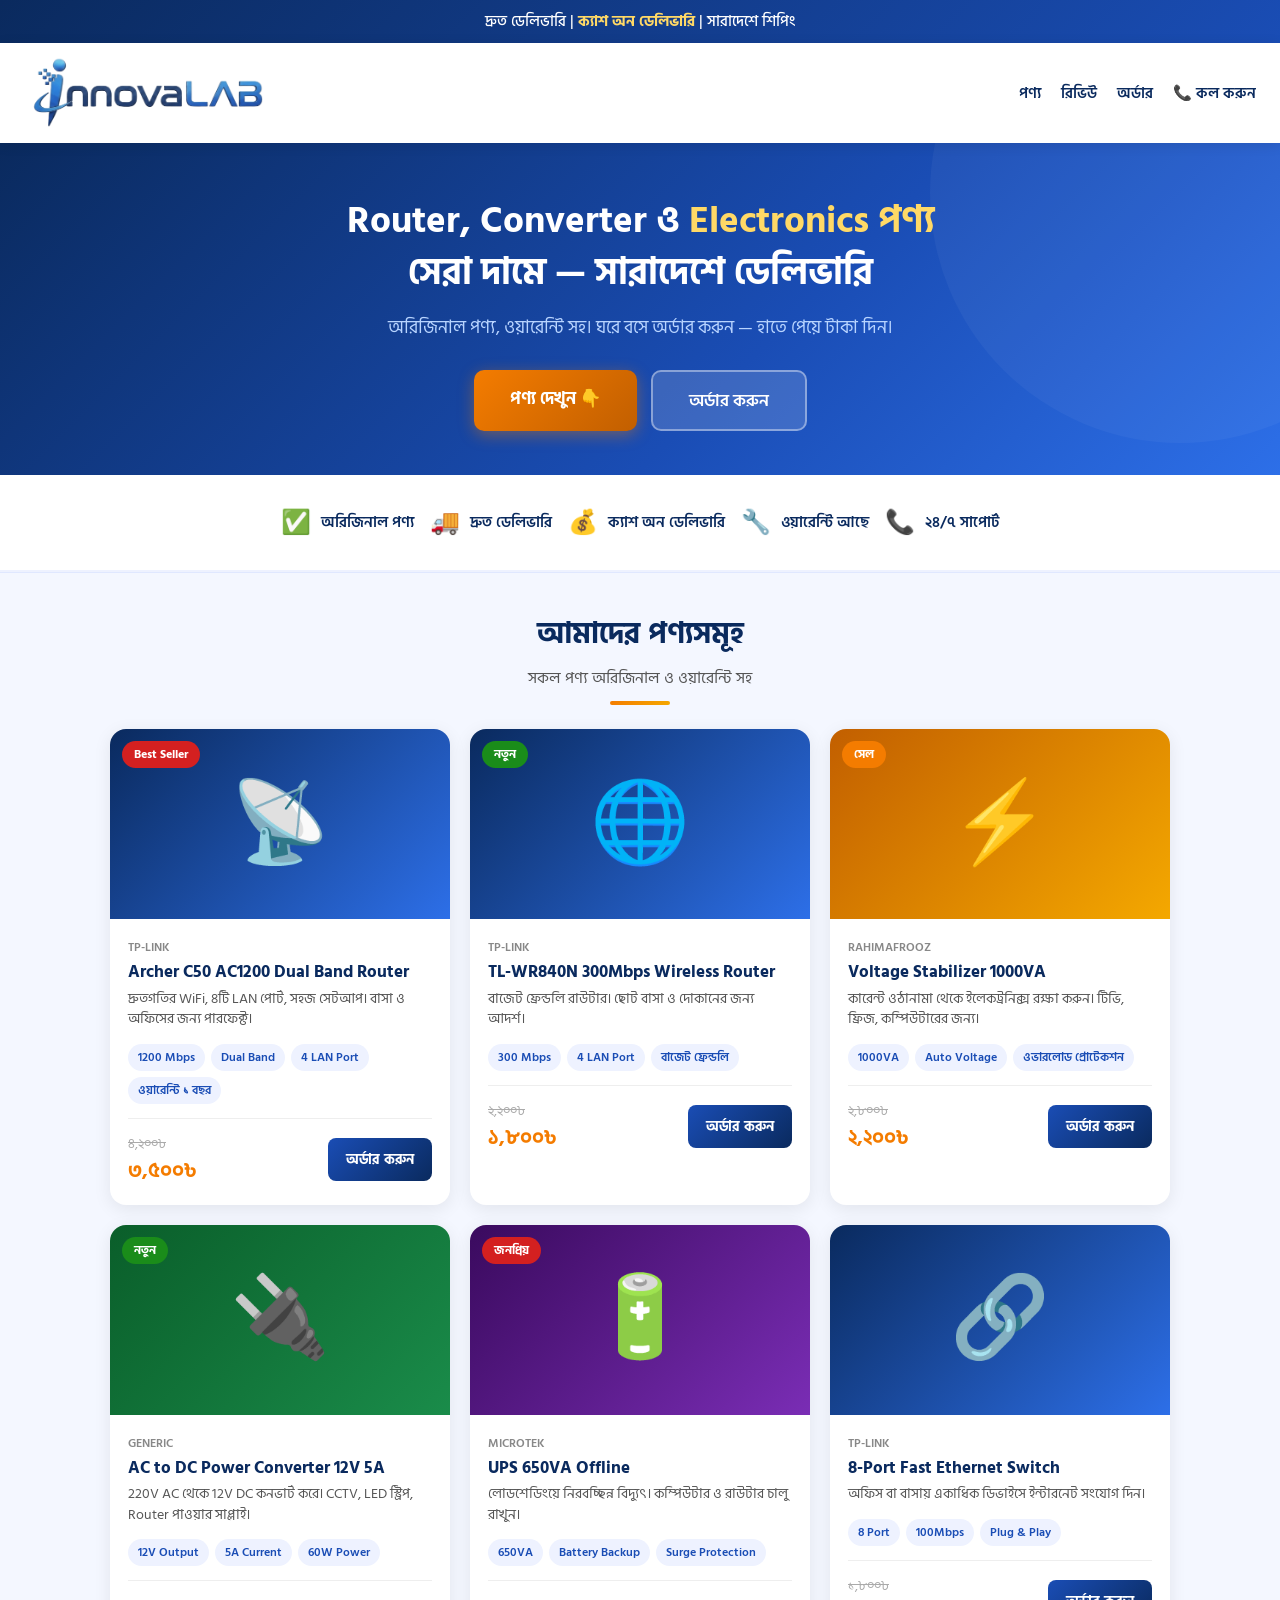
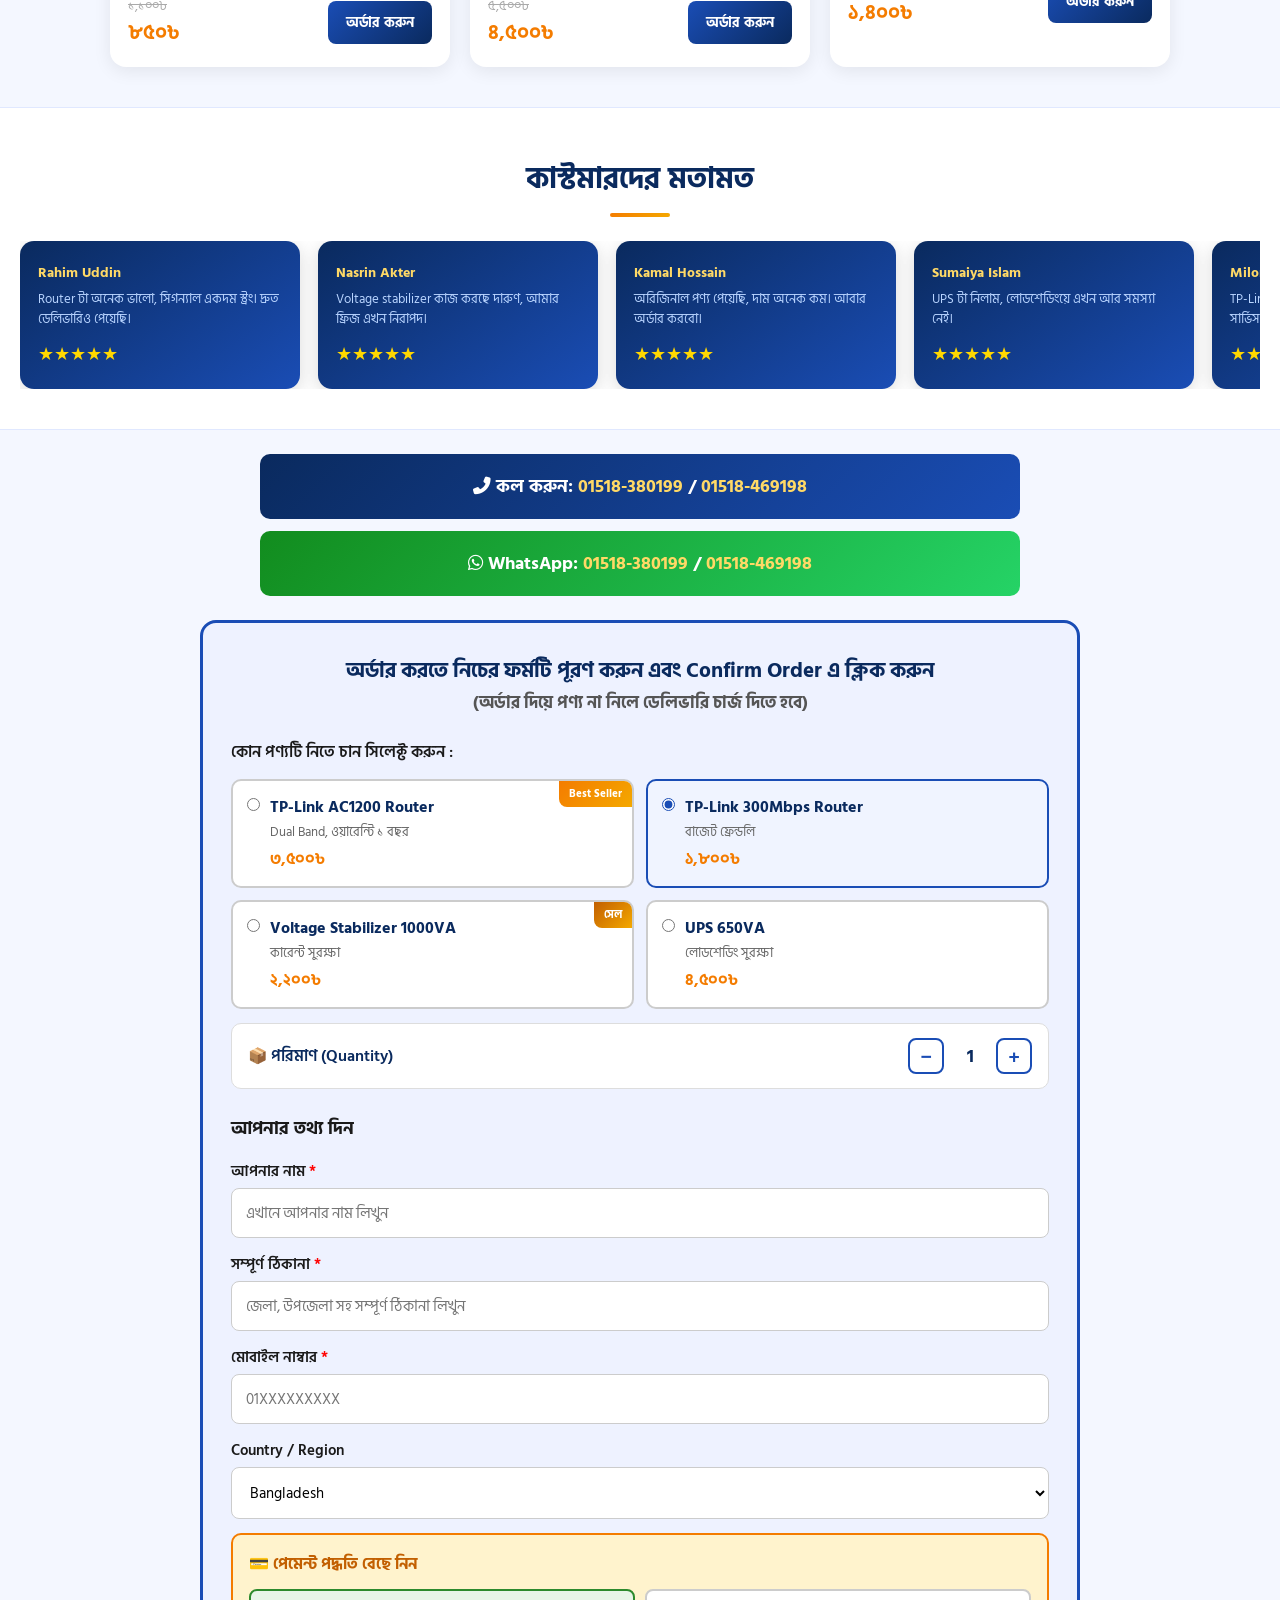
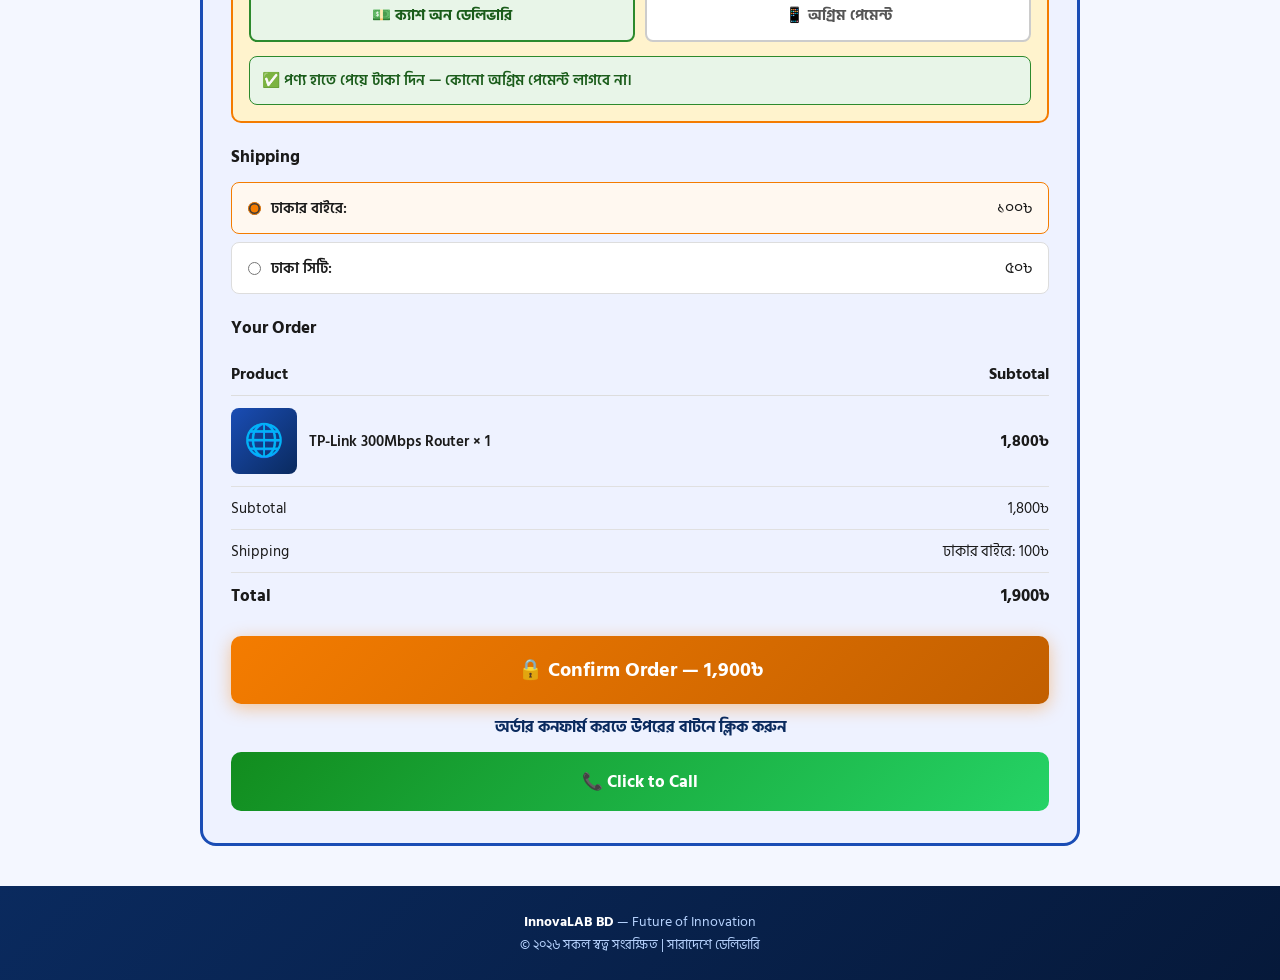
==== commit aee04cba: "Update index.html" ====
--- a/index.html
+++ b/index.html
@@ -6,7 +6,7 @@
 <title>InnovaLAB BD - Future of Innovation</title>
 <link href="https://fonts.googleapis.com/css2?family=Hind+Siliguri:wght@300;400;500;600;700&display=swap" rel="stylesheet">
 <link rel="stylesheet" href="https://cdnjs.cloudflare.com/ajax/libs/font-awesome/6.4.2/css/all.min.css">
-<link rel="stylesheet" href="style.css"> 
+<link rel="stylesheet" href="style.css"> </head>
 </head>
 
 <body>
@@ -33,7 +33,7 @@
 </section>
 
 <div class="features">
-  <div class="feat"><span class="icon">✅</span> অরিジナাল পণ্য</div>
+  <div class="feat"><span class="icon">✅</span> অরিজিনাল পণ্য</div>
   <div class="feat"><span class="icon">🚚</span> দ্রুত ডেলিভারি</div>
   <div class="feat"><span class="icon">💰</span> ক্যাশ অন ডেলিভারি</div>
   <div class="feat"><span class="icon">🔧</span> ওয়ারেন্টি আছে</div>
@@ -86,7 +86,7 @@
         <div class="product-desc">কারেন্ট ওঠানামা থেকে ইলেকট্রনিক্স রক্ষা করুন। টিভি, ফ্রিজ, কম্পিউটারের জন্য।</div>
         <div class="specs"><span class="spec-tag">1000VA</span><span class="spec-tag">Auto Voltage</span><span class="spec-tag">ওভারলোড প্রোটেকশন</span></div>
         <div class="product-footer">
-          <div class="price-box"><div class="old-price">২,৮০০৳</div><div class="new-price">২, Standard৳</div></div>
+          <div class="price-box"><div class="old-price">২,৮০০৳</div><div class="new-price">২,২০০৳</div></div>
           <button class="btn-order">অর্ডার করুন</button>
         </div>
       </div>
@@ -166,6 +166,7 @@
   <h2>অর্ডার করতে নিচের ফর্মটি পূরণ করুন এবং Confirm Order এ ক্লিক করুন<br>
   <small style="font-size:0.82em;color:#555;">(অর্ডার দিয়ে পণ্য না নিলে ডেলিভারি চার্জ দিতে হবে)</small></h2>
 
+  <!-- পণ্য সিলেক্ট -->
   <div class="pkg-label">কোন পণ্যটি নিতে চান সিলেক্ট করুন :</div>
   <div class="pkg-grid">
     <div class="pkg-opt" id="pkg0" onclick="selectPkg(0)">
@@ -204,6 +205,7 @@
     </div>
   </div>
 
+  <!-- Quantity বক্স -->
   <div class="qty-box">
     <div class="qty-box-label">📦 পরিমাণ (Quantity)</div>
     <div class="qty-controls">
@@ -213,6 +215,7 @@
     </div>
   </div>
 
+  <!-- বিলিং -->
   <div class="billing">
     <h3>আপনার তথ্য দিন</h3>
     <div class="field">
@@ -231,7 +234,42 @@
       <label>Country / Region</label>
       <select><option>Bangladesh</option></select>
     </div>
-  </div> <div class="ship-wrap">
+
+    <!-- পেমেন্ট পদ্ধতি -->
+    <div style="background:#fff3cd;border:2px solid #f47c00;border-radius:10px;padding:16px;margin-bottom:14px;">
+      <div style="font-weight:700;font-size:1rem;color:#c25f00;margin-bottom:12px;">💳 পেমেন্ট পদ্ধতি বেছে নিন</div>
+      <div style="display:flex;gap:10px;margin-bottom:14px;flex-wrap:wrap;">
+        <button type="button" id="btnCOD" onclick="setPayType('cod')" class="pay-type-btn active-cod">💵 ক্যাশ অন ডেলিভারি</button>
+        <button type="button" id="btnOnline" onclick="setPayType('online')" class="pay-type-btn inactive">📱 অগ্রিম পেমেন্ট</button>
+      </div>
+      <div id="codInfo" style="background:#e8f5e8;border:1.5px solid #2d8a2d;border-radius:8px;padding:12px;color:#1a5c1a;font-weight:600;font-size:0.92rem;">
+        ✅ পণ্য হাতে পেয়ে টাকা দিন — কোনো অগ্রিম পেমেন্ট লাগবে না।
+      </div>
+      <div id="onlinePayFields" style="display:none;">
+        <div class="field" style="margin-top:12px;margin-bottom:8px;">
+          <label>পেমেন্ট মাধ্যম</label>
+          <select id="payMethod" onchange="showPayInfo()">
+            <option value="N/A">-- সিলেক্ট করুন --</option>
+            <option value="বিকাশ">বিকাশ</option>
+            <option value="নগদ">নগদ</option>
+            <option value="রকেট">রকেট</option>
+          </select>
+          <div id="payInfo" style="display:none;margin-top:10px;background:#e8f5e8;border:1.5px solid #2d8a2d;border-radius:8px;padding:12px;font-size:1rem;color:#1a5c1a;font-weight:700;"></div>
+        </div>
+        <div class="field" style="margin-bottom:8px;">
+          <label>বিকাশ/নগদ নম্বর <span style="color:#888;font-weight:400;">(যেটি থেকে পাঠিয়েছেন)</span></label>
+          <input type="tel" id="payNumber" placeholder="01XXXXXXXXX">
+        </div>
+        <div class="field" style="margin-bottom:0;">
+          <label>ট্রানজেকশন আইডি (TrxID)</label>
+          <input type="text" id="trxID" placeholder="TrxID লিখুন">
+        </div>
+      </div>
+    </div>
+  </div>
+
+  <!-- শিপিং -->
+  <div class="ship-wrap">
     <h3>Shipping</h3>
     <div class="ship-opt selected" onclick="selectShip(this,100,'ঢাকার বাইরে')">
       <div class="s-left"><input type="radio" name="ship" checked> ঢাকার বাইরে:</div>
@@ -243,6 +281,7 @@
     </div>
   </div>
 
+  <!-- অর্ডার সামারি -->
   <div class="summary-wrap">
     <h3>Your Order</h3>
     <div style="display:flex;justify-content:space-between;font-weight:700;padding:8px 0;border-bottom:1px solid #ddd;">
@@ -258,40 +297,7 @@
     <div class="sum-row total"><span>Total</span><span id="sumTotal">১,৯০০৳</span></div>
   </div>
 
-  <button type="button" class="btn-confirm" id="btnProceedPayment" onclick="goToPaymentSection()" style="background: linear-gradient(130deg, #ff7600, #ff5100); margin-top: 10px; margin-bottom: 25px;">
-    👉 Proceed to Payment — <span class="payment-total-span">১,৯০০৳</span>
-  </button>
-
-  <div id="paymentSection" style="display:none;background:#fff3cd;border:2px solid #f47c00;border-radius:10px;padding:16px;margin-bottom:14px;">
-    <div style="font-weight:700;font-size:1rem;color:#c25f00;margin-bottom:12px;">💳 পেমেন্ট পদ্ধতি বেছে নিন</div>
-    <div style="display:flex;gap:10px;margin-bottom:14px;flex-wrap:wrap;">
-      <button type="button" id="btnCOD" onclick="setPayType('cod')" class="pay-type-btn active-cod">💵 ক্যাশ অন ডেলিভারি</button>
-      <button type="button" id="btnOnline" onclick="setPayType('online')" class="pay-type-btn inactive">📱 অগ্রিম পেমেন্ট</button>
-    </div>
-    <div id="codInfo" style="background:#e8f5e8;border:1.5px solid #2d8a2d;border-radius:8px;padding:12px;color:#1a5c1a;font-weight:600;font-size:0.92rem;">
-      ✅ পণ্য হাতে পেয়ে টাকা দিন — কোনো অগ্রিম পেমেন্ট লাগবে না।
-    </div>
-    <div id="onlinePayFields" style="display:none;">
-      <div class="field" style="margin-top:12px;margin-bottom:8px;">
-        <label>পেমেন্ট মাধ্যম</label>
-        <select id="payMethod" onchange="showPayInfo()">
-          <option value="N/A">-- সিলেক্ট করুন --</option>
-          <option value="বিকাশ">বিকাশ</option>
-          <option value="নগদ">নগদ</option>
-          <option value="রকেট">রকেট</option>
-        </select>
-        <div id="payInfo" style="display:none;margin-top:10px;background:#e8f5e8;border:1.5px solid #2d8a2d;border-radius:8px;padding:12px;font-size:1rem;color:#1a5c1a;font-weight:700;"></div>
-      </div>
-      <div class="field" style="margin-bottom:8px;">
-        <label>বিকাশ/নগদ নম্বর <span style="color:#888;font-weight:400;">(যেটি থেকে পাঠিয়েছেন)</span></label>
-        <input type="tel" id="payNumber" placeholder="01XXXXXXXXX">
-      </div>
-      <div class="field" style="margin-bottom:0;">
-        <label>ট্রানজেকশন আইডি (TrxID)</label>
-        <input type="text" id="trxID" placeholder="TrxID লিখুন">
-      </div>
-    </div>
-  </div> <button class="btn-confirm" onclick="confirmOrder()">🔒 Confirm Order — <span id="confirmTotalBtn">১,৯০০৳</span></button>
+  <button class="btn-confirm" onclick="confirmOrder()">🔒 Confirm Order — <span id="confirmTotalBtn">১,৯০০৳</span></button>
   <div class="confirm-note">অর্ডার কনফার্ম করতে উপরের বাটনে ক্লিক করুন</div>
   <a href="tel:+8801518380199" class="btn-call">📞 Click to Call</a>
 </div>
@@ -304,6 +310,5 @@
 
 <div id="toast">✅ অর্ডার নেওয়া হয়েছে! শীঘ্রই যোগাযোগ করা হবে।</div>
 
-<script src="script.js"></script> 
-</body>
+<script src="script.js"></script> </body>
 </html>
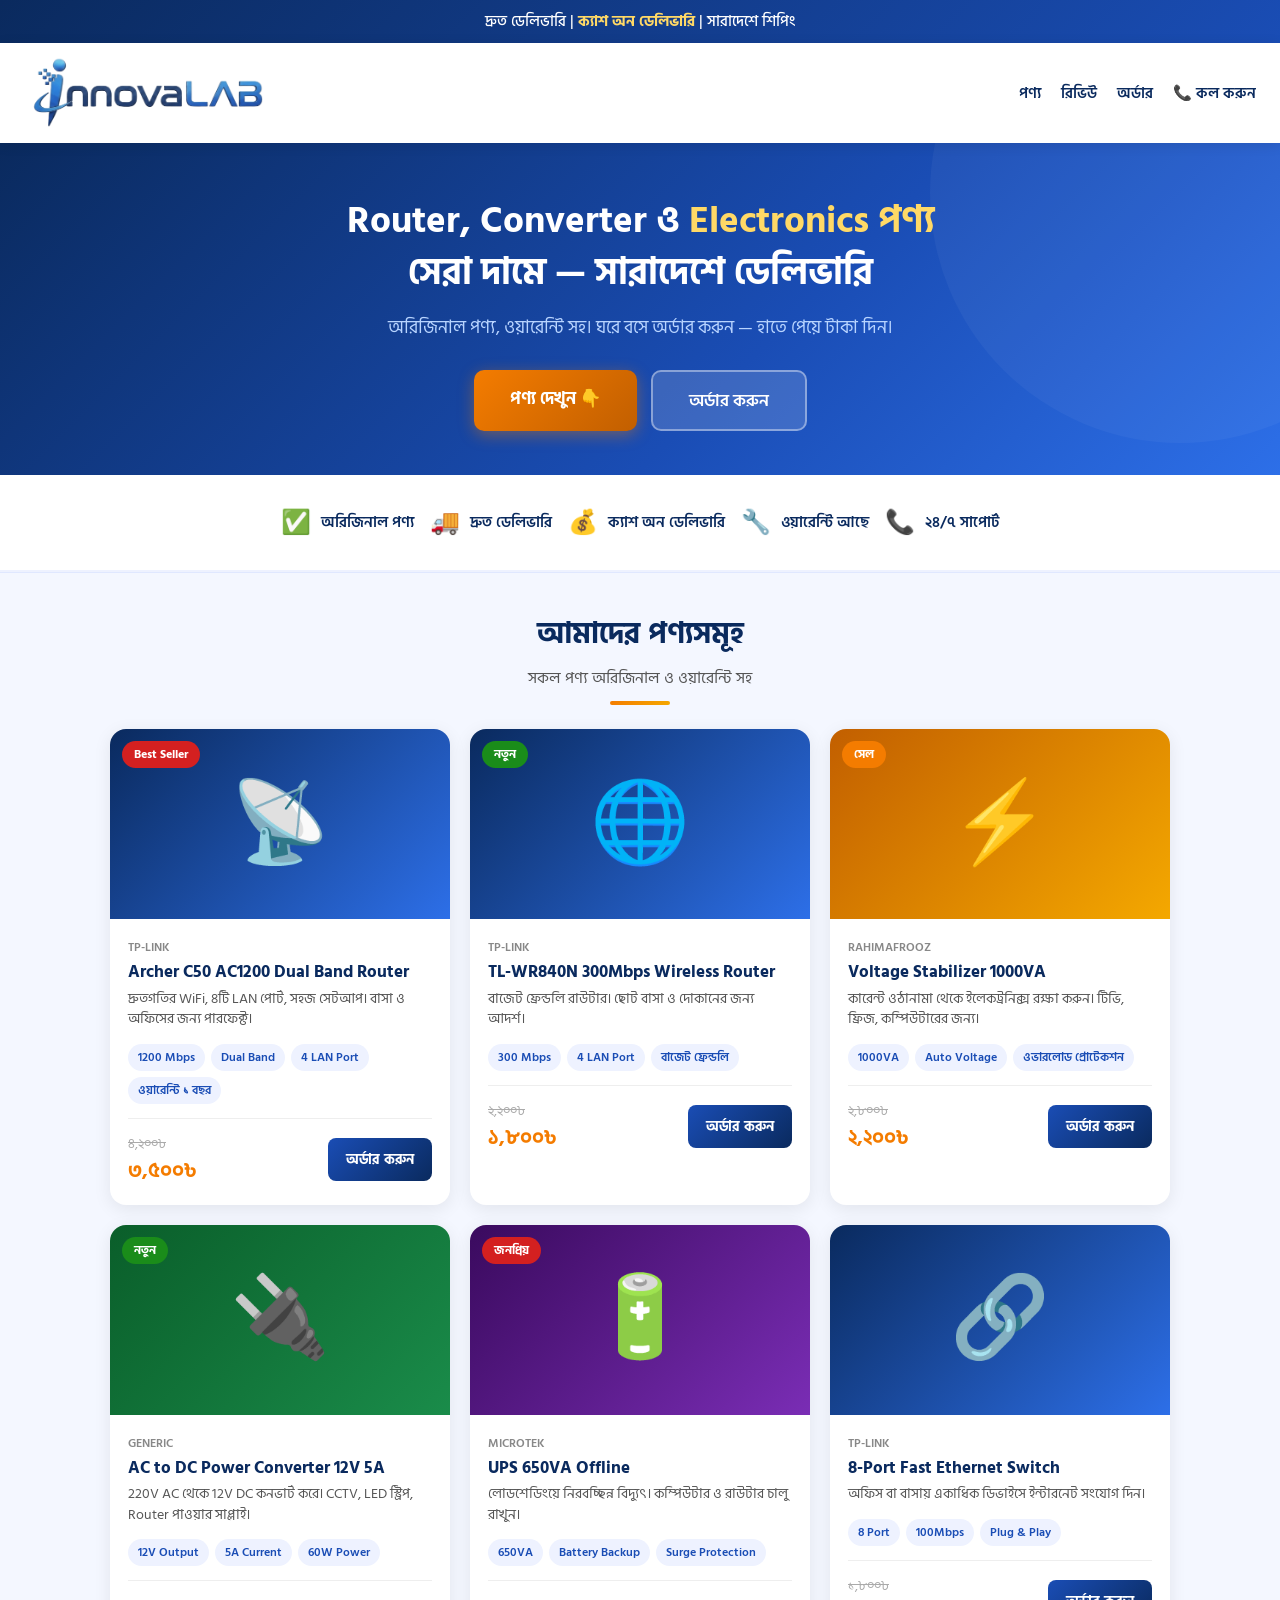
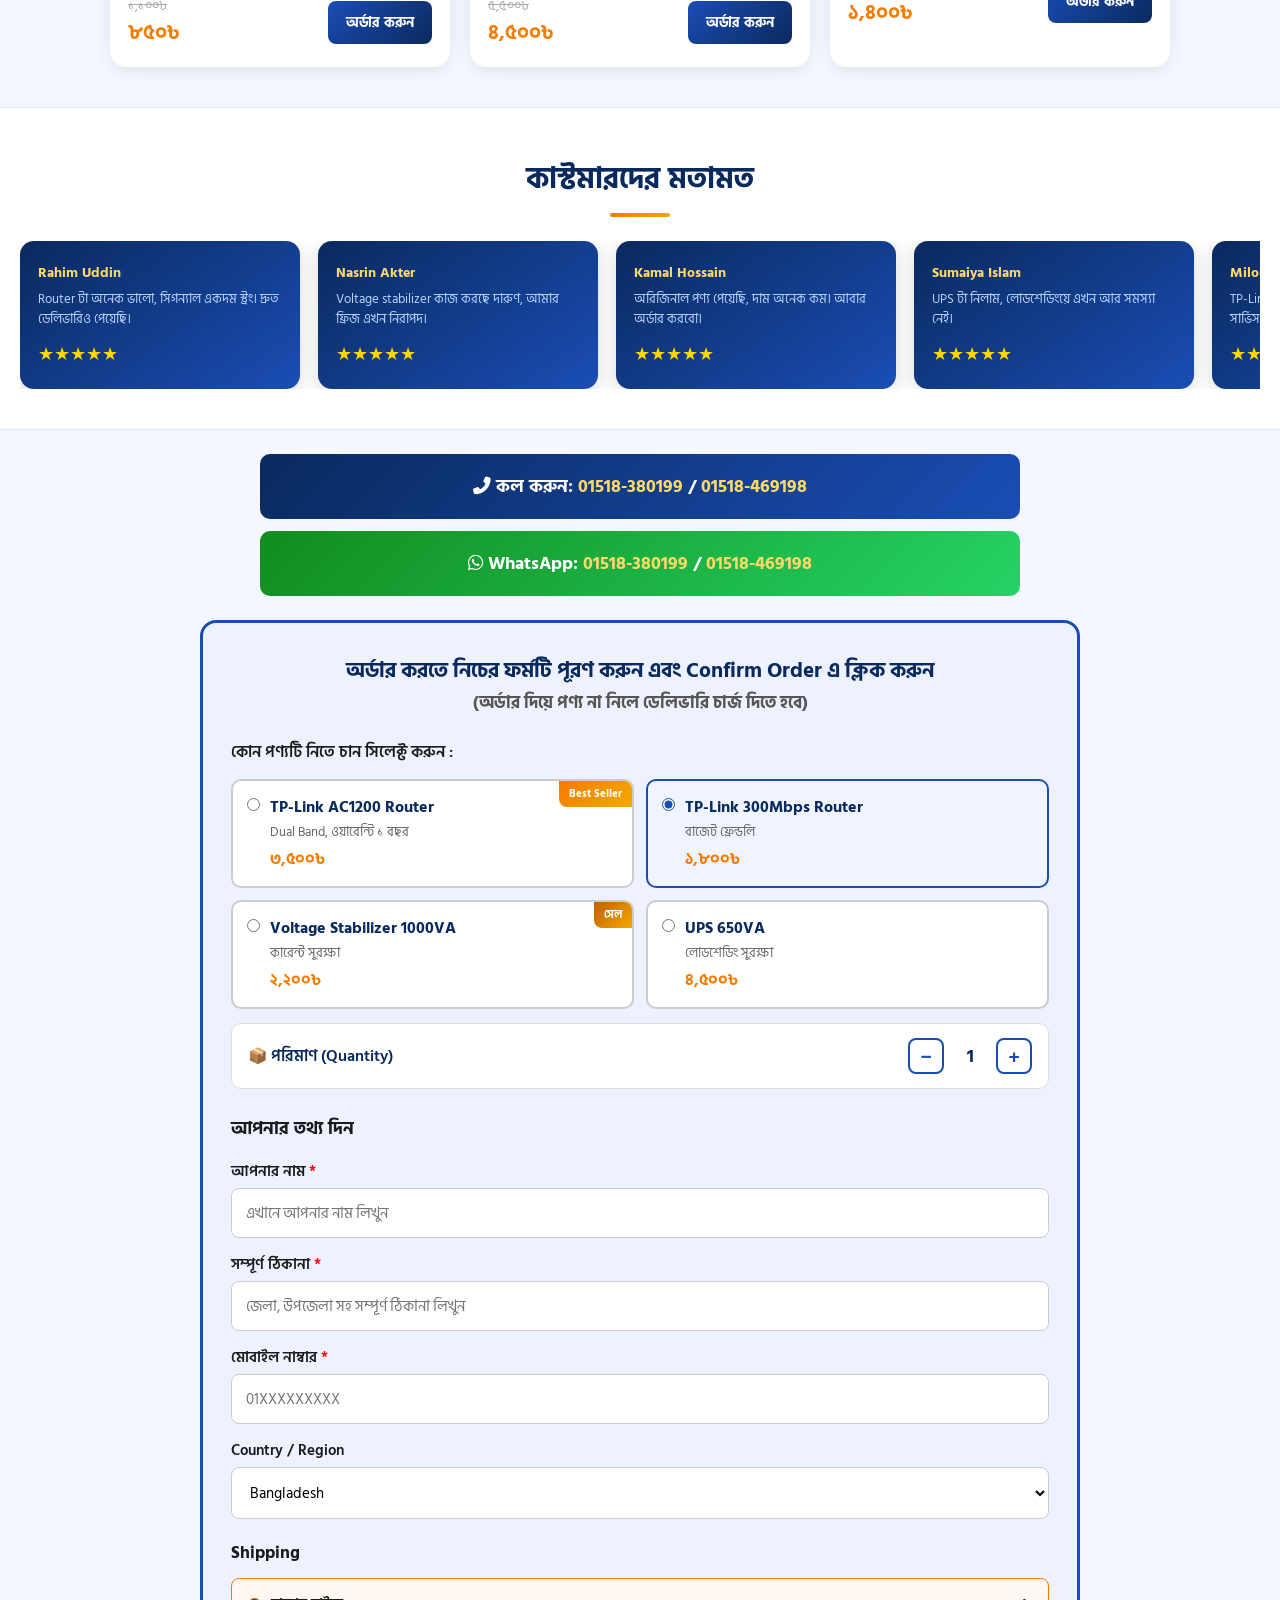
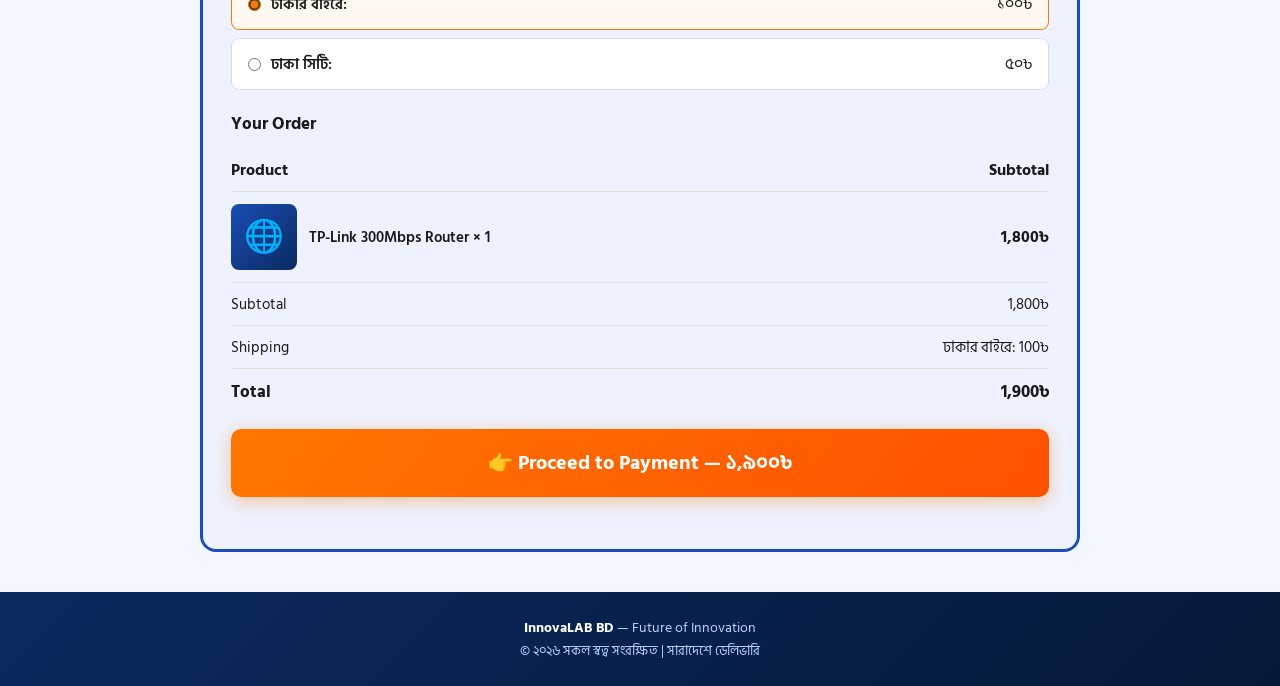
==== commit 758b100b: "Update index.html" ====
--- a/index.html
+++ b/index.html
@@ -6,7 +6,7 @@
 <title>InnovaLAB BD - Future of Innovation</title>
 <link href="https://fonts.googleapis.com/css2?family=Hind+Siliguri:wght@300;400;500;600;700&display=swap" rel="stylesheet">
 <link rel="stylesheet" href="https://cdnjs.cloudflare.com/ajax/libs/font-awesome/6.4.2/css/all.min.css">
-<link rel="stylesheet" href="style.css"> </head>
+<link rel="stylesheet" href="style.css"> 
 </head>
 
 <body>
@@ -166,7 +166,6 @@
   <h2>অর্ডার করতে নিচের ফর্মটি পূরণ করুন এবং Confirm Order এ ক্লিক করুন<br>
   <small style="font-size:0.82em;color:#555;">(অর্ডার দিয়ে পণ্য না নিলে ডেলিভারি চার্জ দিতে হবে)</small></h2>
 
-  <!-- পণ্য সিলেক্ট -->
   <div class="pkg-label">কোন পণ্যটি নিতে চান সিলেক্ট করুন :</div>
   <div class="pkg-grid">
     <div class="pkg-opt" id="pkg0" onclick="selectPkg(0)">
@@ -205,7 +204,6 @@
     </div>
   </div>
 
-  <!-- Quantity বক্স -->
   <div class="qty-box">
     <div class="qty-box-label">📦 পরিমাণ (Quantity)</div>
     <div class="qty-controls">
@@ -215,7 +213,6 @@
     </div>
   </div>
 
-  <!-- বিলিং -->
   <div class="billing">
     <h3>আপনার তথ্য দিন</h3>
     <div class="field">
@@ -234,8 +231,39 @@
       <label>Country / Region</label>
       <select><option>Bangladesh</option></select>
     </div>
-
-    <!-- পেমেন্ট পদ্ধতি -->
+  </div> <div class="ship-wrap">
+    <h3>Shipping</h3>
+    <div class="ship-opt selected" onclick="selectShip(this,100,'ঢাকার বাইরে')">
+      <div class="s-left"><input type="radio" name="ship" checked> ঢাকার বাইরে:</div>
+      <div>১০০৳</div>
+    </div>
+    <div class="ship-opt" onclick="selectShip(this,50,'ঢাকা সিটি')">
+      <div class="s-left"><input type="radio" name="ship"> ঢাকা সিটি:</div>
+      <div>৫০৳</div>
+    </div>
+  </div>
+
+  <div class="summary-wrap">
+    <h3>Your Order</h3>
+    <div style="display:flex;justify-content:space-between;font-weight:700;padding:8px 0;border-bottom:1px solid #ddd;">
+      <span>Product</span><span>Subtotal</span>
+    </div>
+    <div class="prod-row">
+      <div class="prod-thumb" id="sumThumb">🌐</div>
+      <div class="p-name" id="sumProdName">TP-Link 300Mbps Router × 1</div>
+      <div class="p-price" id="sumProdPrice">১,৮০০৳</div>
+    </div>
+    <div class="sum-row"><span>Subtotal</span><span id="sumSubtotal">১,৮০০৳</span></div>
+    <div class="sum-row"><span>Shipping</span><span id="sumShipping">ঢাকার বাইরে: ১০০৳</span></div>
+    <div class="sum-row total"><span>Total</span><span id="sumTotal">১,৯০০৳</span></div>
+  </div>
+
+  <button type="button" class="btn-confirm" id="btnProceedPayment" onclick="handlePaymentProceed()" style="background: linear-gradient(130deg, #ff7600, #ff5100); margin-top: 15px; margin-bottom: 20px;">
+    👉 Proceed to Payment — <span class="payment-total-span">১,৯০০৳</span>
+  </button>
+
+  <div id="hiddenPaymentFlow" style="display: none;">
+    
     <div style="background:#fff3cd;border:2px solid #f47c00;border-radius:10px;padding:16px;margin-bottom:14px;">
       <div style="font-weight:700;font-size:1rem;color:#c25f00;margin-bottom:12px;">💳 পেমেন্ট পদ্ধতি বেছে নিন</div>
       <div style="display:flex;gap:10px;margin-bottom:14px;flex-wrap:wrap;">
@@ -266,49 +294,17 @@
         </div>
       </div>
     </div>
-  </div>
-
-  <!-- শিপিং -->
-  <div class="ship-wrap">
-    <h3>Shipping</h3>
-    <div class="ship-opt selected" onclick="selectShip(this,100,'ঢাকার বাইরে')">
-      <div class="s-left"><input type="radio" name="ship" checked> ঢাকার বাইরে:</div>
-      <div>১০০৳</div>
-    </div>
-    <div class="ship-opt" onclick="selectShip(this,50,'ঢাকা সিটি')">
-      <div class="s-left"><input type="radio" name="ship"> ঢাকা সিটি:</div>
-      <div>৫০৳</div>
-    </div>
-  </div>
-
-  <!-- অর্ডার সামারি -->
-  <div class="summary-wrap">
-    <h3>Your Order</h3>
-    <div style="display:flex;justify-content:space-between;font-weight:700;padding:8px 0;border-bottom:1px solid #ddd;">
-      <span>Product</span><span>Subtotal</span>
-    </div>
-    <div class="prod-row">
-      <div class="prod-thumb" id="sumThumb">🌐</div>
-      <div class="p-name" id="sumProdName">TP-Link 300Mbps Router × 1</div>
-      <div class="p-price" id="sumProdPrice">১,৮০০৳</div>
-    </div>
-    <div class="sum-row"><span>Subtotal</span><span id="sumSubtotal">১,৮০০৳</span></div>
-    <div class="sum-row"><span>Shipping</span><span id="sumShipping">ঢাকার বাইরে: ১০০৳</span></div>
-    <div class="sum-row total"><span>Total</span><span id="sumTotal">১,৯০০৳</span></div>
-  </div>
-
-  <button class="btn-confirm" onclick="confirmOrder()">🔒 Confirm Order — <span id="confirmTotalBtn">১,৯০০৳</span></button>
-  <div class="confirm-note">অর্ডার কনফার্ম করতে উপরের বাটনে ক্লিক করুন</div>
-  <a href="tel:+8801518380199" class="btn-call">📞 Click to Call</a>
-</div>
-</div>
-
-<footer>
+
+    <button class="btn-confirm" onclick="confirmOrder()">🔒 Confirm Order — <span id="confirmTotalBtn">১,৯০০৳</span></button>
+    <div class="confirm-note">অর্ডার কনফার্ম করতে উপরের বাটনে ক্লিক করুন</div>
+    <a href="tel:+8801518380199" class="btn-call">📞 Click to Call</a>
+  </div> </div> </div> <footer>
   <strong>InnovaLAB BD</strong> — Future of Innovation<br>
   <span style="font-size:0.82rem;">© ২০২৬ সকল স্বত্ব সংরক্ষিত | সারাদেশে ডেলিভারি</span>
 </footer>
 
 <div id="toast">✅ অর্ডার নেওয়া হয়েছে! শীঘ্রই যোগাযোগ করা হবে।</div>
 
-<script src="script.js"></script> </body>
+<script src="script.js"></script> 
+</body>
 </html>
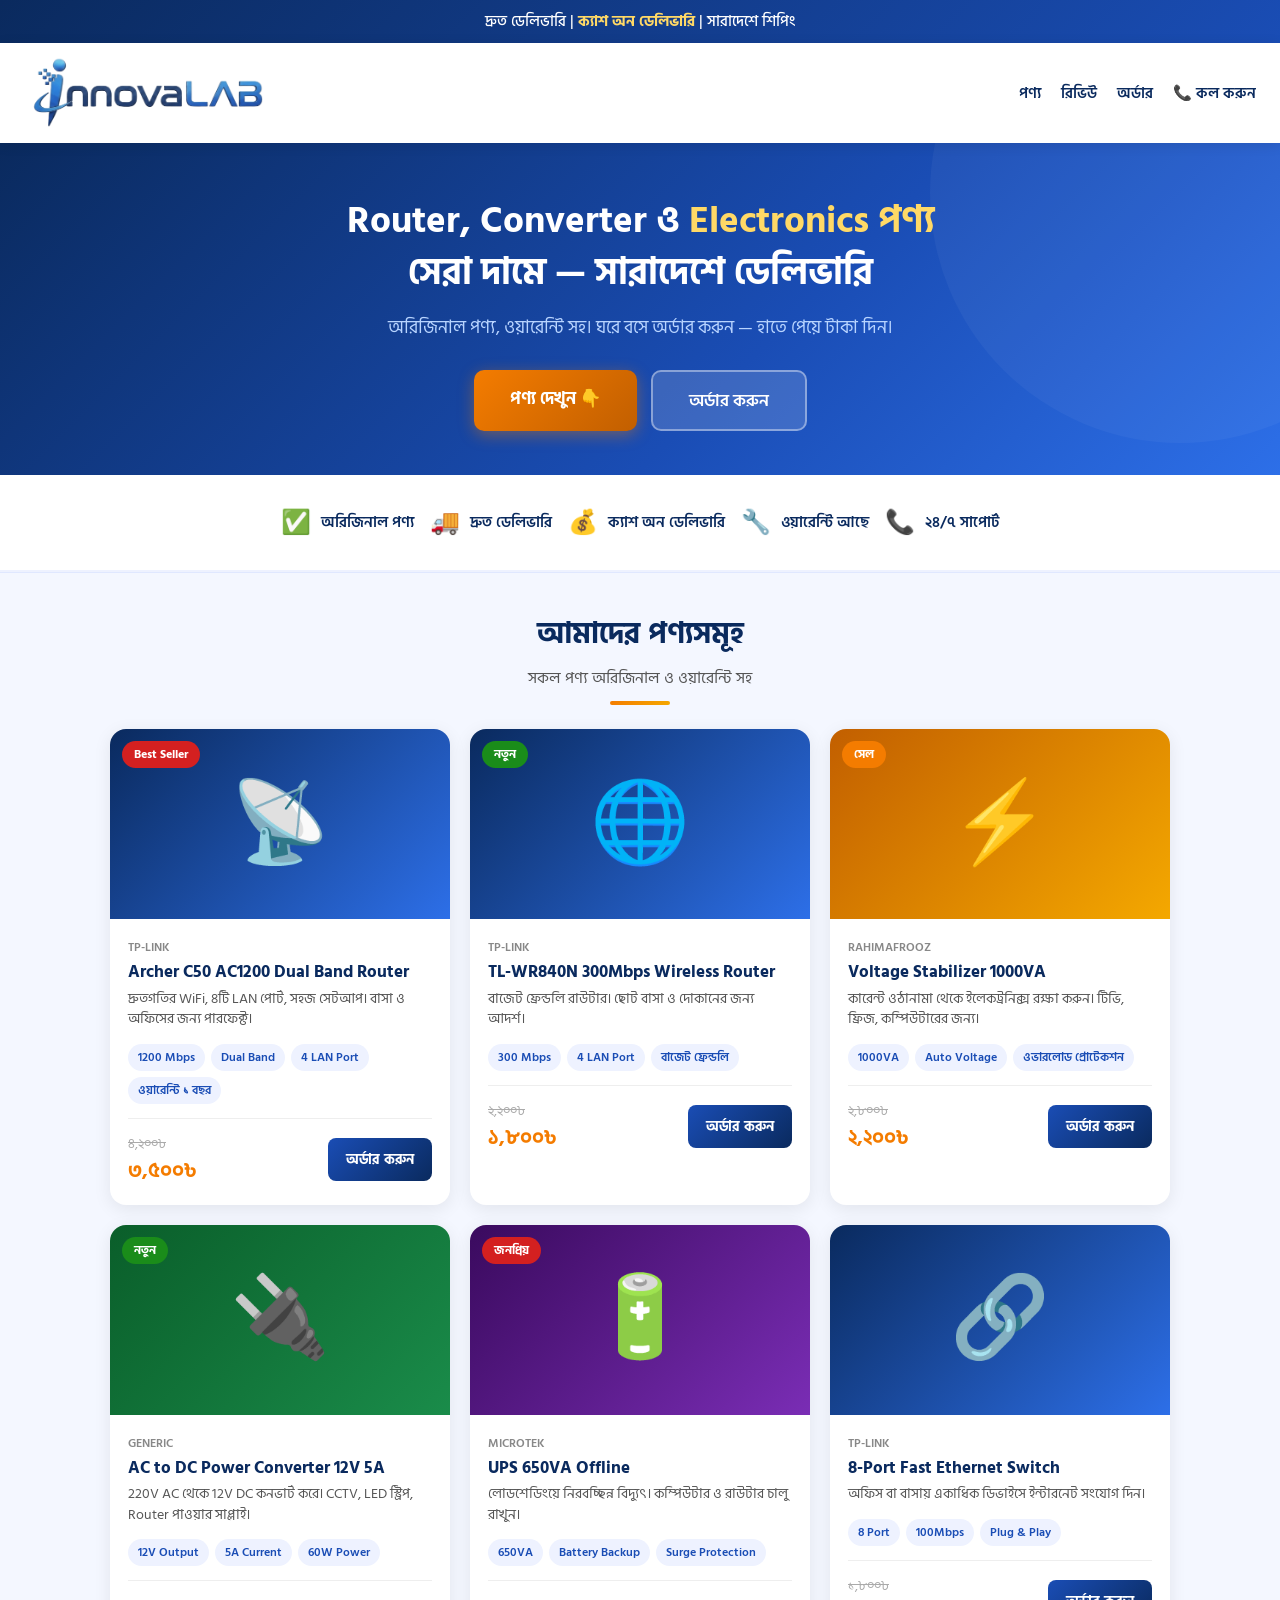
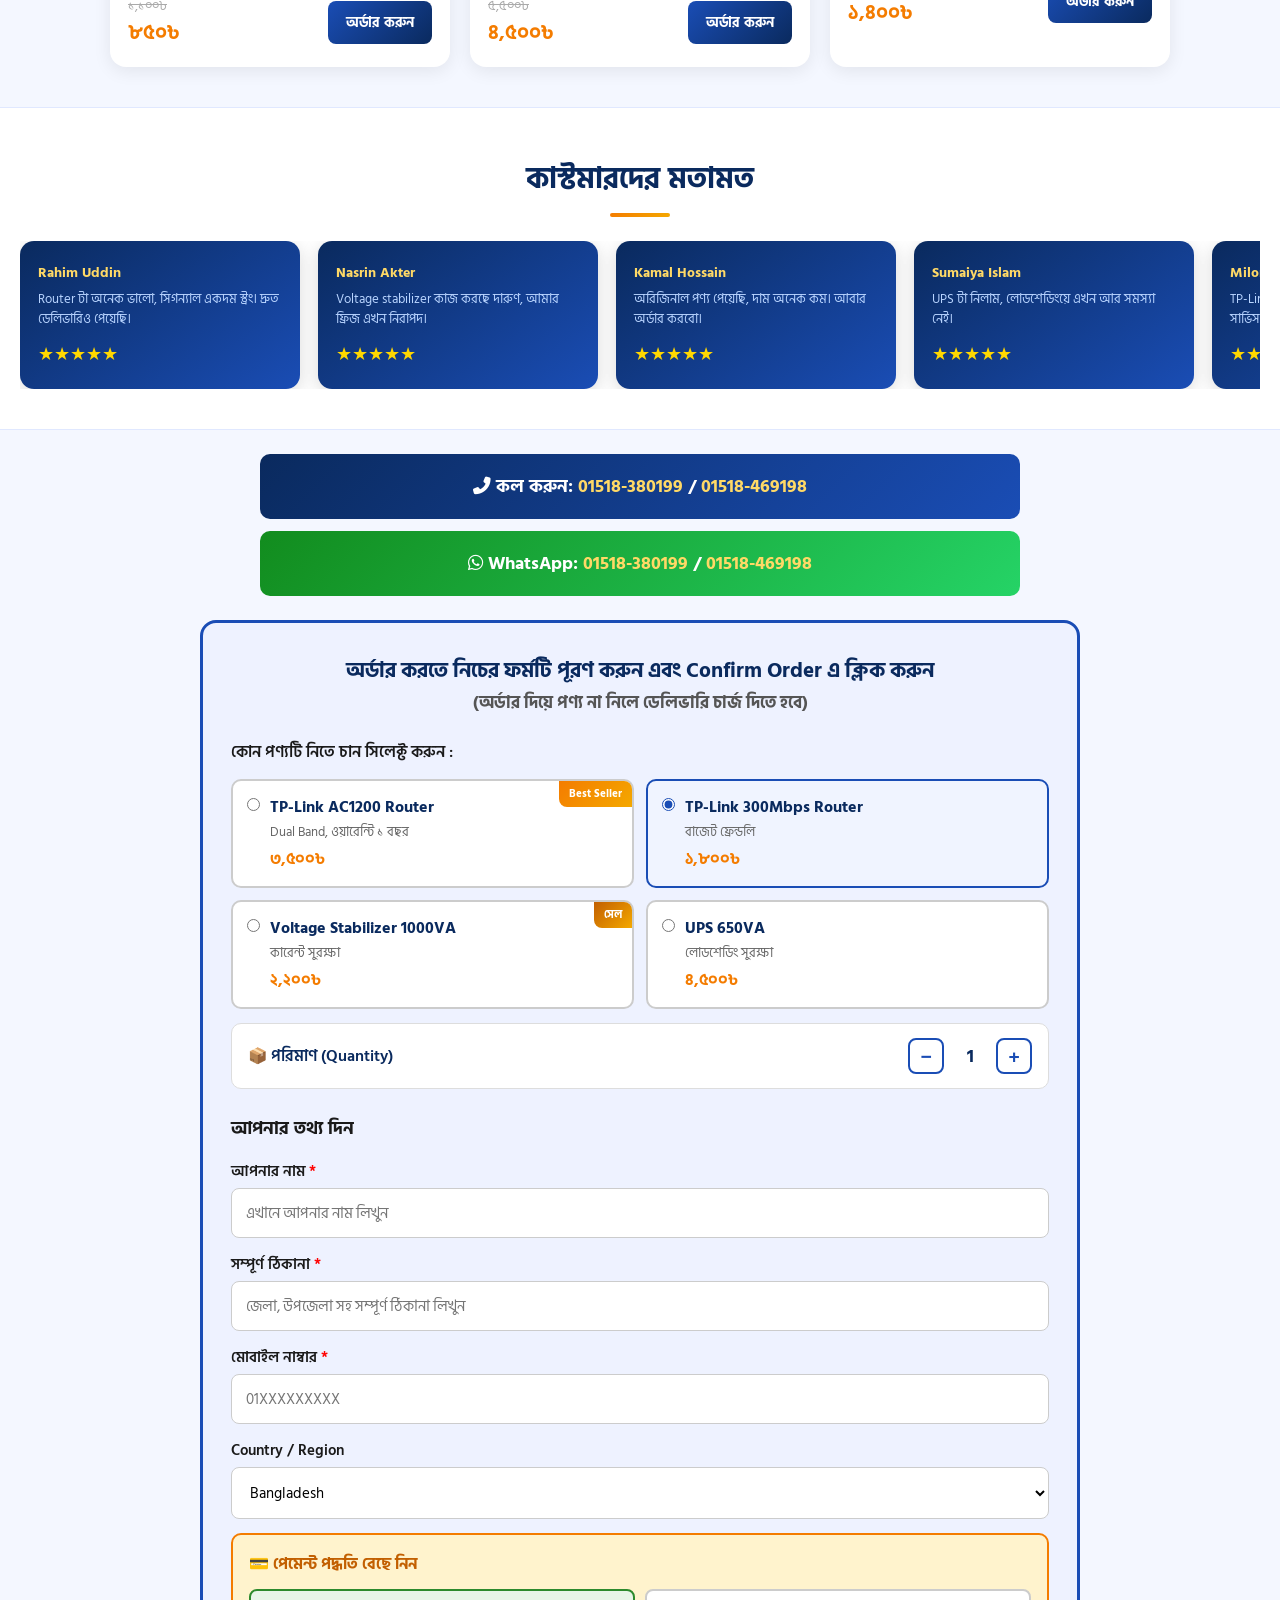
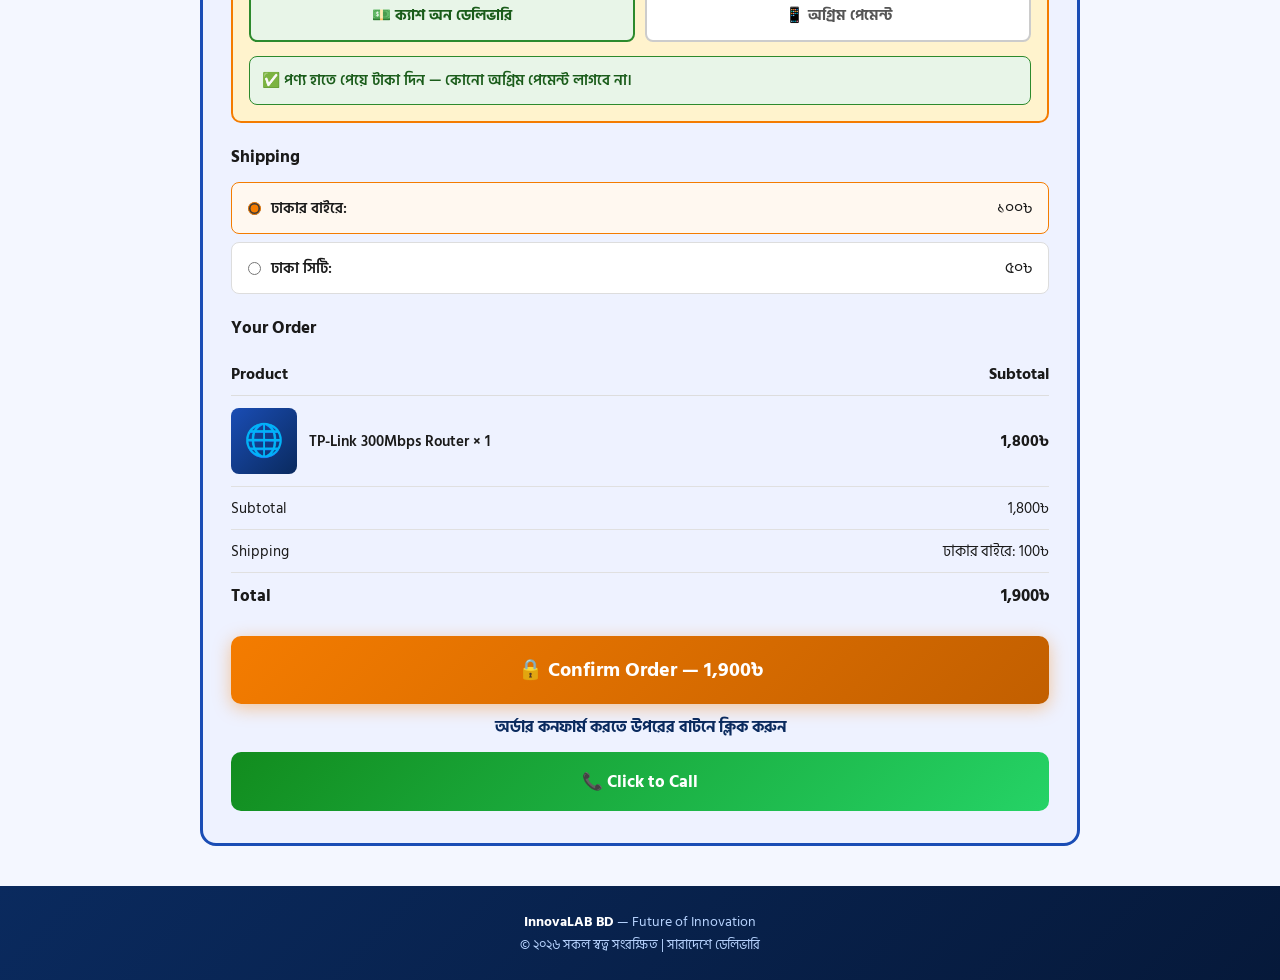
==== commit cd9c45bb: "Update index.html" ====
--- a/index.html
+++ b/index.html
@@ -6,7 +6,7 @@
 <title>InnovaLAB BD - Future of Innovation</title>
 <link href="https://fonts.googleapis.com/css2?family=Hind+Siliguri:wght@300;400;500;600;700&display=swap" rel="stylesheet">
 <link rel="stylesheet" href="https://cdnjs.cloudflare.com/ajax/libs/font-awesome/6.4.2/css/all.min.css">
-<link rel="stylesheet" href="style.css"> 
+<link rel="stylesheet" href="style.css"> </head>
 </head>
 
 <body>
@@ -166,6 +166,7 @@
   <h2>অর্ডার করতে নিচের ফর্মটি পূরণ করুন এবং Confirm Order এ ক্লিক করুন<br>
   <small style="font-size:0.82em;color:#555;">(অর্ডার দিয়ে পণ্য না নিলে ডেলিভারি চার্জ দিতে হবে)</small></h2>
 
+  <!-- পণ্য সিলেক্ট -->
   <div class="pkg-label">কোন পণ্যটি নিতে চান সিলেক্ট করুন :</div>
   <div class="pkg-grid">
     <div class="pkg-opt" id="pkg0" onclick="selectPkg(0)">
@@ -204,6 +205,7 @@
     </div>
   </div>
 
+  <!-- Quantity বক্স -->
   <div class="qty-box">
     <div class="qty-box-label">📦 পরিমাণ (Quantity)</div>
     <div class="qty-controls">
@@ -213,6 +215,7 @@
     </div>
   </div>
 
+  <!-- বিলিং -->
   <div class="billing">
     <h3>আপনার তথ্য দিন</h3>
     <div class="field">
@@ -231,39 +234,8 @@
       <label>Country / Region</label>
       <select><option>Bangladesh</option></select>
     </div>
-  </div> <div class="ship-wrap">
-    <h3>Shipping</h3>
-    <div class="ship-opt selected" onclick="selectShip(this,100,'ঢাকার বাইরে')">
-      <div class="s-left"><input type="radio" name="ship" checked> ঢাকার বাইরে:</div>
-      <div>১০০৳</div>
-    </div>
-    <div class="ship-opt" onclick="selectShip(this,50,'ঢাকা সিটি')">
-      <div class="s-left"><input type="radio" name="ship"> ঢাকা সিটি:</div>
-      <div>৫০৳</div>
-    </div>
-  </div>
-
-  <div class="summary-wrap">
-    <h3>Your Order</h3>
-    <div style="display:flex;justify-content:space-between;font-weight:700;padding:8px 0;border-bottom:1px solid #ddd;">
-      <span>Product</span><span>Subtotal</span>
-    </div>
-    <div class="prod-row">
-      <div class="prod-thumb" id="sumThumb">🌐</div>
-      <div class="p-name" id="sumProdName">TP-Link 300Mbps Router × 1</div>
-      <div class="p-price" id="sumProdPrice">১,৮০০৳</div>
-    </div>
-    <div class="sum-row"><span>Subtotal</span><span id="sumSubtotal">১,৮০০৳</span></div>
-    <div class="sum-row"><span>Shipping</span><span id="sumShipping">ঢাকার বাইরে: ১০০৳</span></div>
-    <div class="sum-row total"><span>Total</span><span id="sumTotal">১,৯০০৳</span></div>
-  </div>
-
-  <button type="button" class="btn-confirm" id="btnProceedPayment" onclick="handlePaymentProceed()" style="background: linear-gradient(130deg, #ff7600, #ff5100); margin-top: 15px; margin-bottom: 20px;">
-    👉 Proceed to Payment — <span class="payment-total-span">১,৯০০৳</span>
-  </button>
-
-  <div id="hiddenPaymentFlow" style="display: none;">
-    
+
+    <!-- পেমেন্ট পদ্ধতি -->
     <div style="background:#fff3cd;border:2px solid #f47c00;border-radius:10px;padding:16px;margin-bottom:14px;">
       <div style="font-weight:700;font-size:1rem;color:#c25f00;margin-bottom:12px;">💳 পেমেন্ট পদ্ধতি বেছে নিন</div>
       <div style="display:flex;gap:10px;margin-bottom:14px;flex-wrap:wrap;">
@@ -294,17 +266,49 @@
         </div>
       </div>
     </div>
-
-    <button class="btn-confirm" onclick="confirmOrder()">🔒 Confirm Order — <span id="confirmTotalBtn">১,৯০০৳</span></button>
-    <div class="confirm-note">অর্ডার কনফার্ম করতে উপরের বাটনে ক্লিক করুন</div>
-    <a href="tel:+8801518380199" class="btn-call">📞 Click to Call</a>
-  </div> </div> </div> <footer>
+  </div>
+
+  <!-- শিপিং -->
+  <div class="ship-wrap">
+    <h3>Shipping</h3>
+    <div class="ship-opt selected" onclick="selectShip(this,100,'ঢাকার বাইরে')">
+      <div class="s-left"><input type="radio" name="ship" checked> ঢাকার বাইরে:</div>
+      <div>১০০৳</div>
+    </div>
+    <div class="ship-opt" onclick="selectShip(this,50,'ঢাকা সিটি')">
+      <div class="s-left"><input type="radio" name="ship"> ঢাকা সিটি:</div>
+      <div>৫০৳</div>
+    </div>
+  </div>
+
+  <!-- অর্ডার সামারি -->
+  <div class="summary-wrap">
+    <h3>Your Order</h3>
+    <div style="display:flex;justify-content:space-between;font-weight:700;padding:8px 0;border-bottom:1px solid #ddd;">
+      <span>Product</span><span>Subtotal</span>
+    </div>
+    <div class="prod-row">
+      <div class="prod-thumb" id="sumThumb">🌐</div>
+      <div class="p-name" id="sumProdName">TP-Link 300Mbps Router × 1</div>
+      <div class="p-price" id="sumProdPrice">১,৮০০৳</div>
+    </div>
+    <div class="sum-row"><span>Subtotal</span><span id="sumSubtotal">১,৮০০৳</span></div>
+    <div class="sum-row"><span>Shipping</span><span id="sumShipping">ঢাকার বাইরে: ১০০৳</span></div>
+    <div class="sum-row total"><span>Total</span><span id="sumTotal">১,৯০০৳</span></div>
+  </div>
+
+  <button class="btn-confirm" onclick="confirmOrder()">🔒 Confirm Order — <span id="confirmTotalBtn">১,৯০০৳</span></button>
+  <div class="confirm-note">অর্ডার কনফার্ম করতে উপরের বাটনে ক্লিক করুন</div>
+  <a href="tel:+8801518380199" class="btn-call">📞 Click to Call</a>
+</div>
+</div>
+
+<footer>
   <strong>InnovaLAB BD</strong> — Future of Innovation<br>
   <span style="font-size:0.82rem;">© ২০২৬ সকল স্বত্ব সংরক্ষিত | সারাদেশে ডেলিভারি</span>
 </footer>
 
 <div id="toast">✅ অর্ডার নেওয়া হয়েছে! শীঘ্রই যোগাযোগ করা হবে।</div>
 
-<script src="script.js"></script> 
-</body>
+<script src="script.js"></script> </body>
 </html>
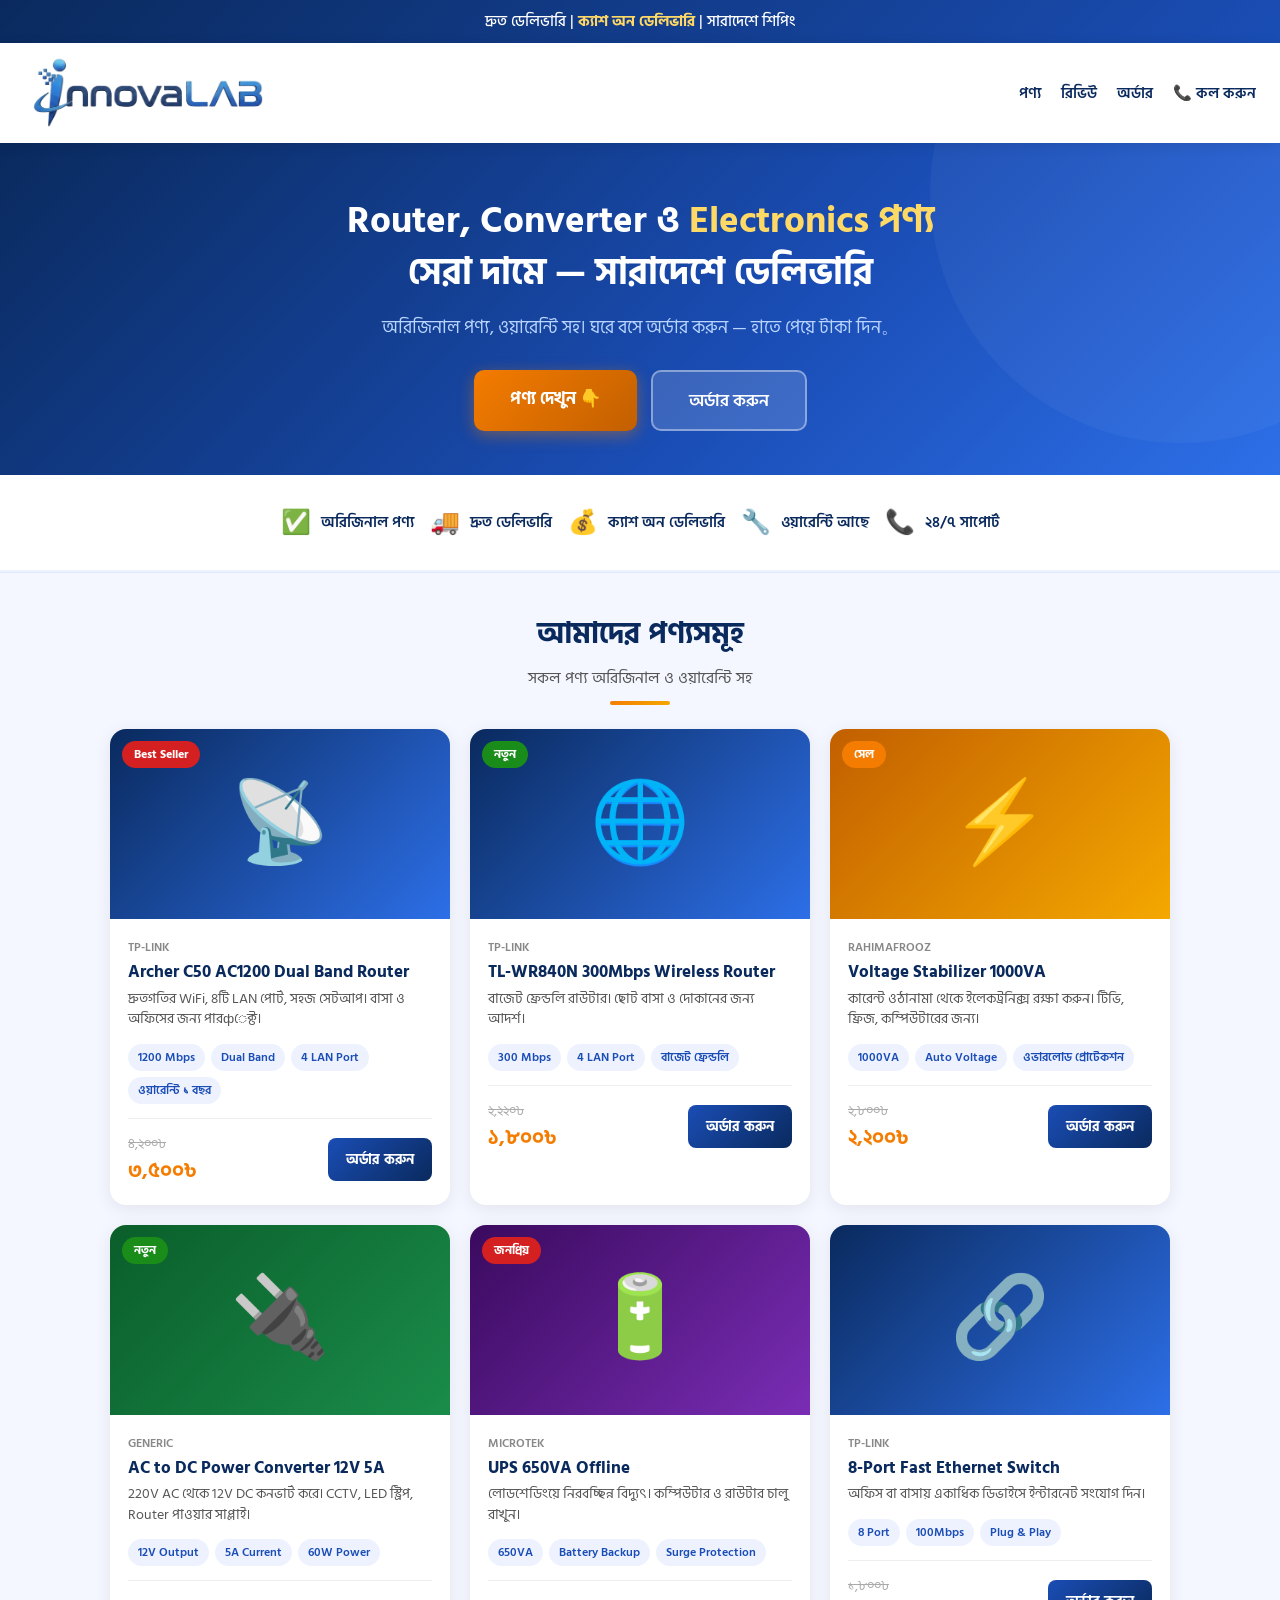
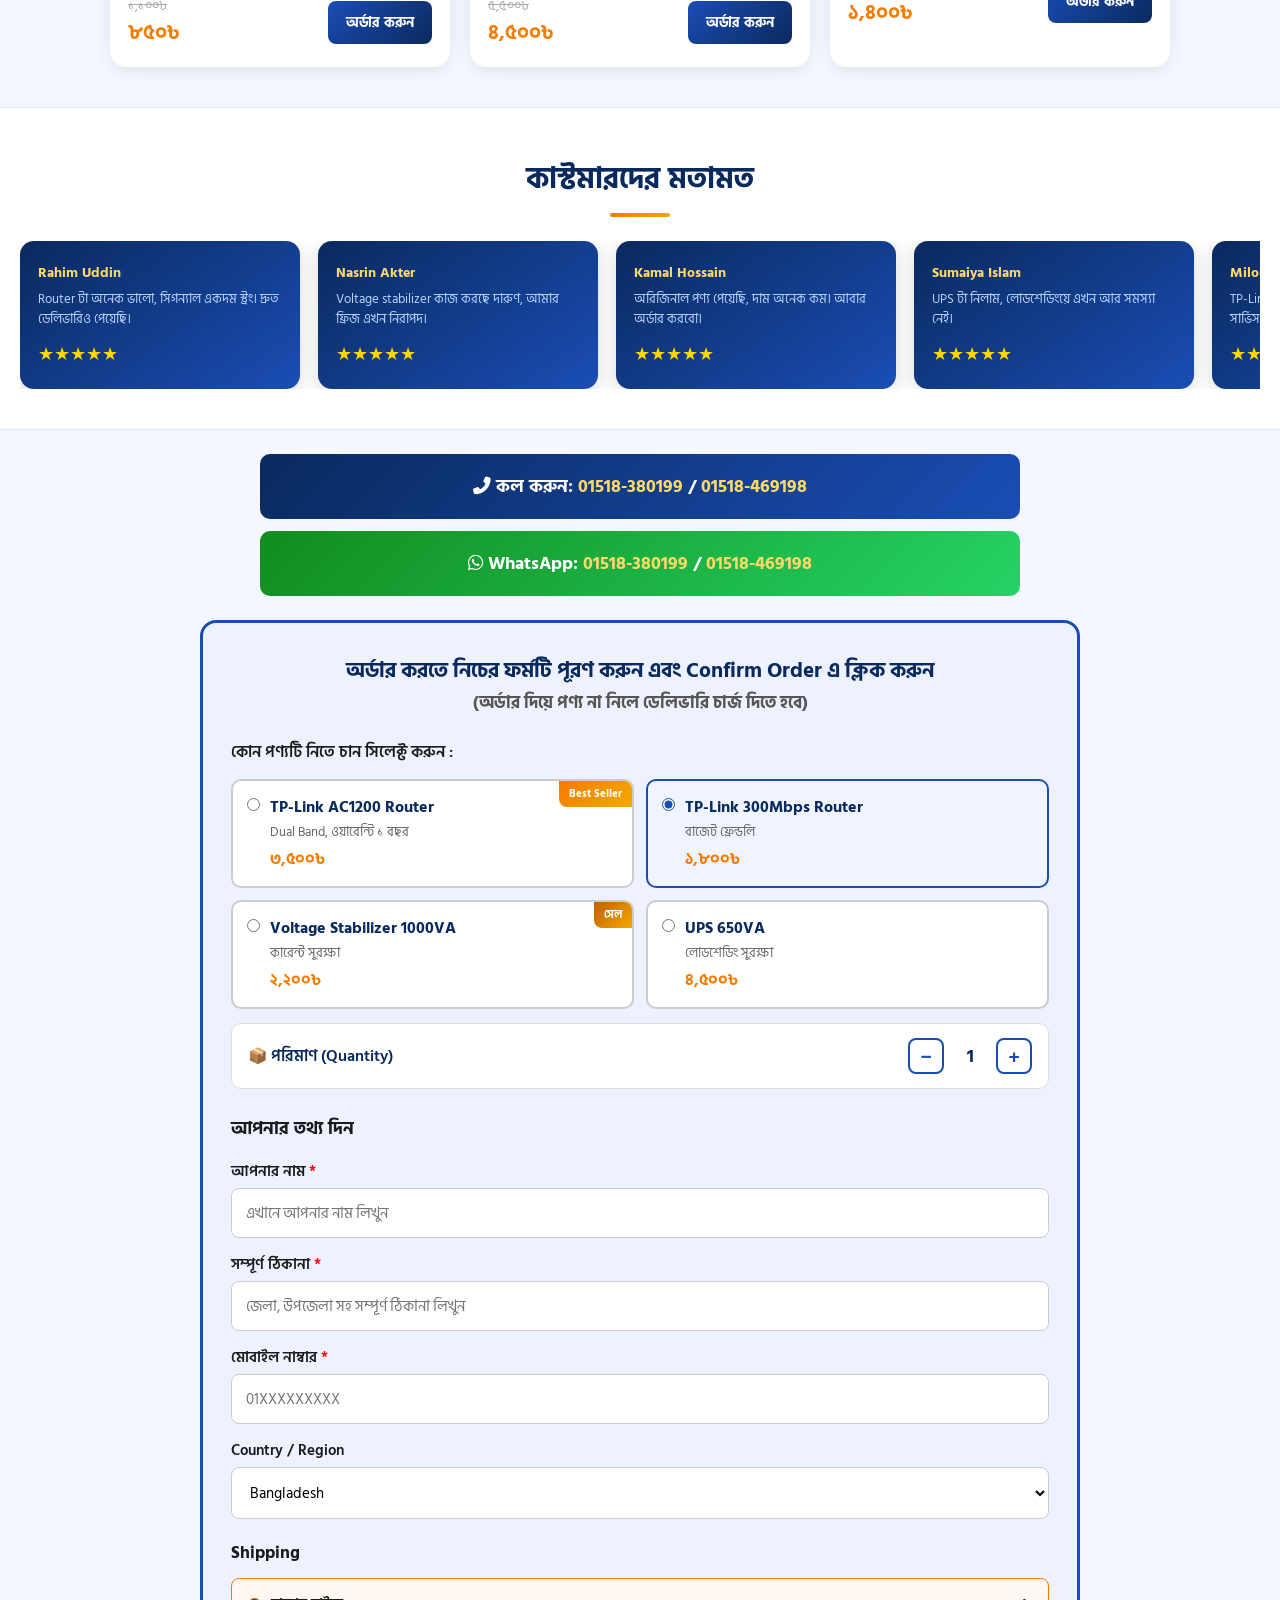
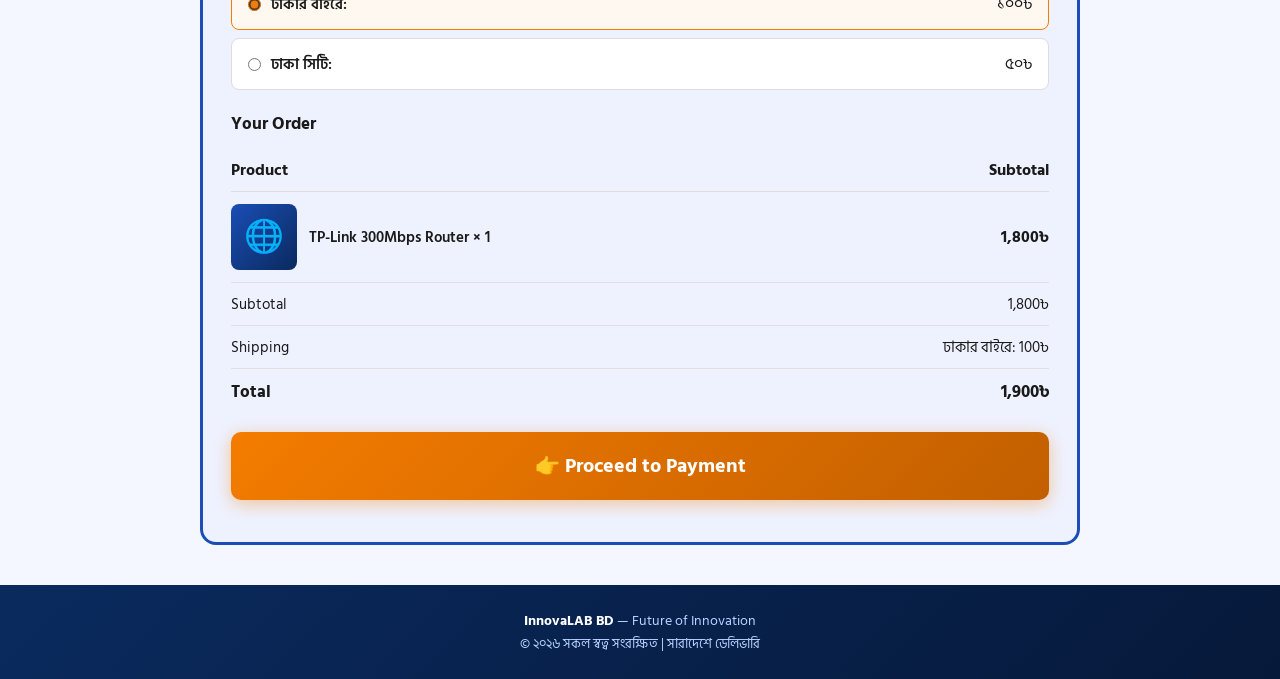
==== commit 1c884f5c: "Update index.html" ====
--- a/index.html
+++ b/index.html
@@ -6,7 +6,7 @@
 <title>InnovaLAB BD - Future of Innovation</title>
 <link href="https://fonts.googleapis.com/css2?family=Hind+Siliguri:wght@300;400;500;600;700&display=swap" rel="stylesheet">
 <link rel="stylesheet" href="https://cdnjs.cloudflare.com/ajax/libs/font-awesome/6.4.2/css/all.min.css">
-<link rel="stylesheet" href="style.css"> </head>
+<link rel="stylesheet" href="style.css">
 </head>
 
 <body>
@@ -25,7 +25,7 @@
 
 <section class="hero">
   <h1>Router, Converter ও <span>Electronics পণ্য</span><br>সেরা দামে — সারাদেশে ডেলিভারি</h1>
-  <p>অরিজিনাল পণ্য, ওয়ারেন্টি সহ। ঘরে বসে অর্ডার করুন — হাতে পেয়ে টাকা দিন।</p>
+  <p>অরিজিনাল পণ্য, ওয়ারেন্টি সহ। ঘরে বসে অর্ডার করুন — হাতে পেয়ে টাকা দিন。</p>
   <div class="hero-btns">
     <a href="#products" class="btn-primary">পণ্য দেখুন 👇</a>
     <a href="#order" class="btn-secondary">অর্ডার করুন</a>
@@ -55,7 +55,7 @@
       <div class="product-body">
         <div class="product-brand">TP-Link</div>
         <div class="product-name">Archer C50 AC1200 Dual Band Router</div>
-        <div class="product-desc">দ্রুতগতির WiFi, ৪টি LAN পোর্ট, সহজ সেটআপ। বাসা ও অফিসের জন্য পারফেক্ট।</div>
+        <div class="product-desc">দ্রুতগতির WiFi, ৪টি LAN পোর্ট, সহজ সেটআপ। বাসা ও অফিসের জন্য পারфেক্ট।</div>
         <div class="specs"><span class="spec-tag">1200 Mbps</span><span class="spec-tag">Dual Band</span><span class="spec-tag">4 LAN Port</span><span class="spec-tag">ওয়ারেন্টি ১ বছর</span></div>
         <div class="product-footer">
           <div class="price-box"><div class="old-price">৪,২০০৳</div><div class="new-price">৩,৫০০৳</div></div>
@@ -72,7 +72,7 @@
         <div class="product-desc">বাজেট ফ্রেন্ডলি রাউটার। ছোট বাসা ও দোকানের জন্য আদর্শ।</div>
         <div class="specs"><span class="spec-tag">300 Mbps</span><span class="spec-tag">4 LAN Port</span><span class="spec-tag">বাজেট ফ্রেন্ডলি</span></div>
         <div class="product-footer">
-          <div class="price-box"><div class="old-price">২,২০০৳</div><div class="new-price">১,৮০০৳</div></div>
+          <div class="price-box"><div class="old-price">২,২২০৳</div><div class="new-price">১,৮০০৳</div></div>
           <button class="btn-order">অর্ডার করুন</button>
         </div>
       </div>
@@ -235,8 +235,8 @@
       <select><option>Bangladesh</option></select>
     </div>
 
-    <!-- পেমেন্ট পদ্ধতি -->
-    <div style="background:#fff3cd;border:2px solid #f47c00;border-radius:10px;padding:16px;margin-bottom:14px;">
+    <!-- পেমেন্ট পদ্ধতি (ডিফল্টভাবে hide থাকে) -->
+    <div id="paymentMethodSection" style="background:#fff3cd;border:2px solid #f47c00;border-radius:10px;padding:16px;margin-bottom:14px;display:none;">
       <div style="font-weight:700;font-size:1rem;color:#c25f00;margin-bottom:12px;">💳 পেমেন্ট পদ্ধতি বেছে নিন</div>
       <div style="display:flex;gap:10px;margin-bottom:14px;flex-wrap:wrap;">
         <button type="button" id="btnCOD" onclick="setPayType('cod')" class="pay-type-btn active-cod">💵 ক্যাশ অন ডেলিভারি</button>
@@ -297,9 +297,15 @@
     <div class="sum-row total"><span>Total</span><span id="sumTotal">১,৯০০৳</span></div>
   </div>
 
-  <button class="btn-confirm" onclick="confirmOrder()">🔒 Confirm Order — <span id="confirmTotalBtn">১,৯০০৳</span></button>
-  <div class="confirm-note">অর্ডার কনফার্ম করতে উপরের বাটনে ক্লিক করুন</div>
-  <a href="tel:+8801518380199" class="btn-call">📞 Click to Call</a>
+  <!-- "Proceed to Payment" বাটন -->
+  <button type="button" id="btnProceedPayment" class="btn-confirm" onclick="showPaymentOptions()" style="background-color: #007bff; margin-bottom: 10px;">👉 Proceed to Payment</button>
+
+  <!-- কনফার্ম বাটন সেকশন (ডিফল্টভাবে hide থাকবে) -->
+  <div id="confirmOrderSection" style="display:none;">
+    <button id="finalConfirmBtn" class="btn-confirm" onclick="confirmOrder()">🔒 Confirm Order — <span id="confirmTotalBtn">১,৯০০৳</span></button>
+    <div class="confirm-note">অর্ডার কনফার্ম করতে উপরের বাটনে ক্লিক করুন</div>
+    <a href="tel:+8801518380199" class="btn-call">📞 Click to Call</a>
+  </div>
 </div>
 </div>
 
@@ -310,5 +316,6 @@
 
 <div id="toast">✅ অর্ডার নেওয়া হয়েছে! শীঘ্রই যোগাযোগ করা হবে।</div>
 
-<script src="script.js"></script> </body>
+<script src="script.js"></script> 
+</body>
 </html>
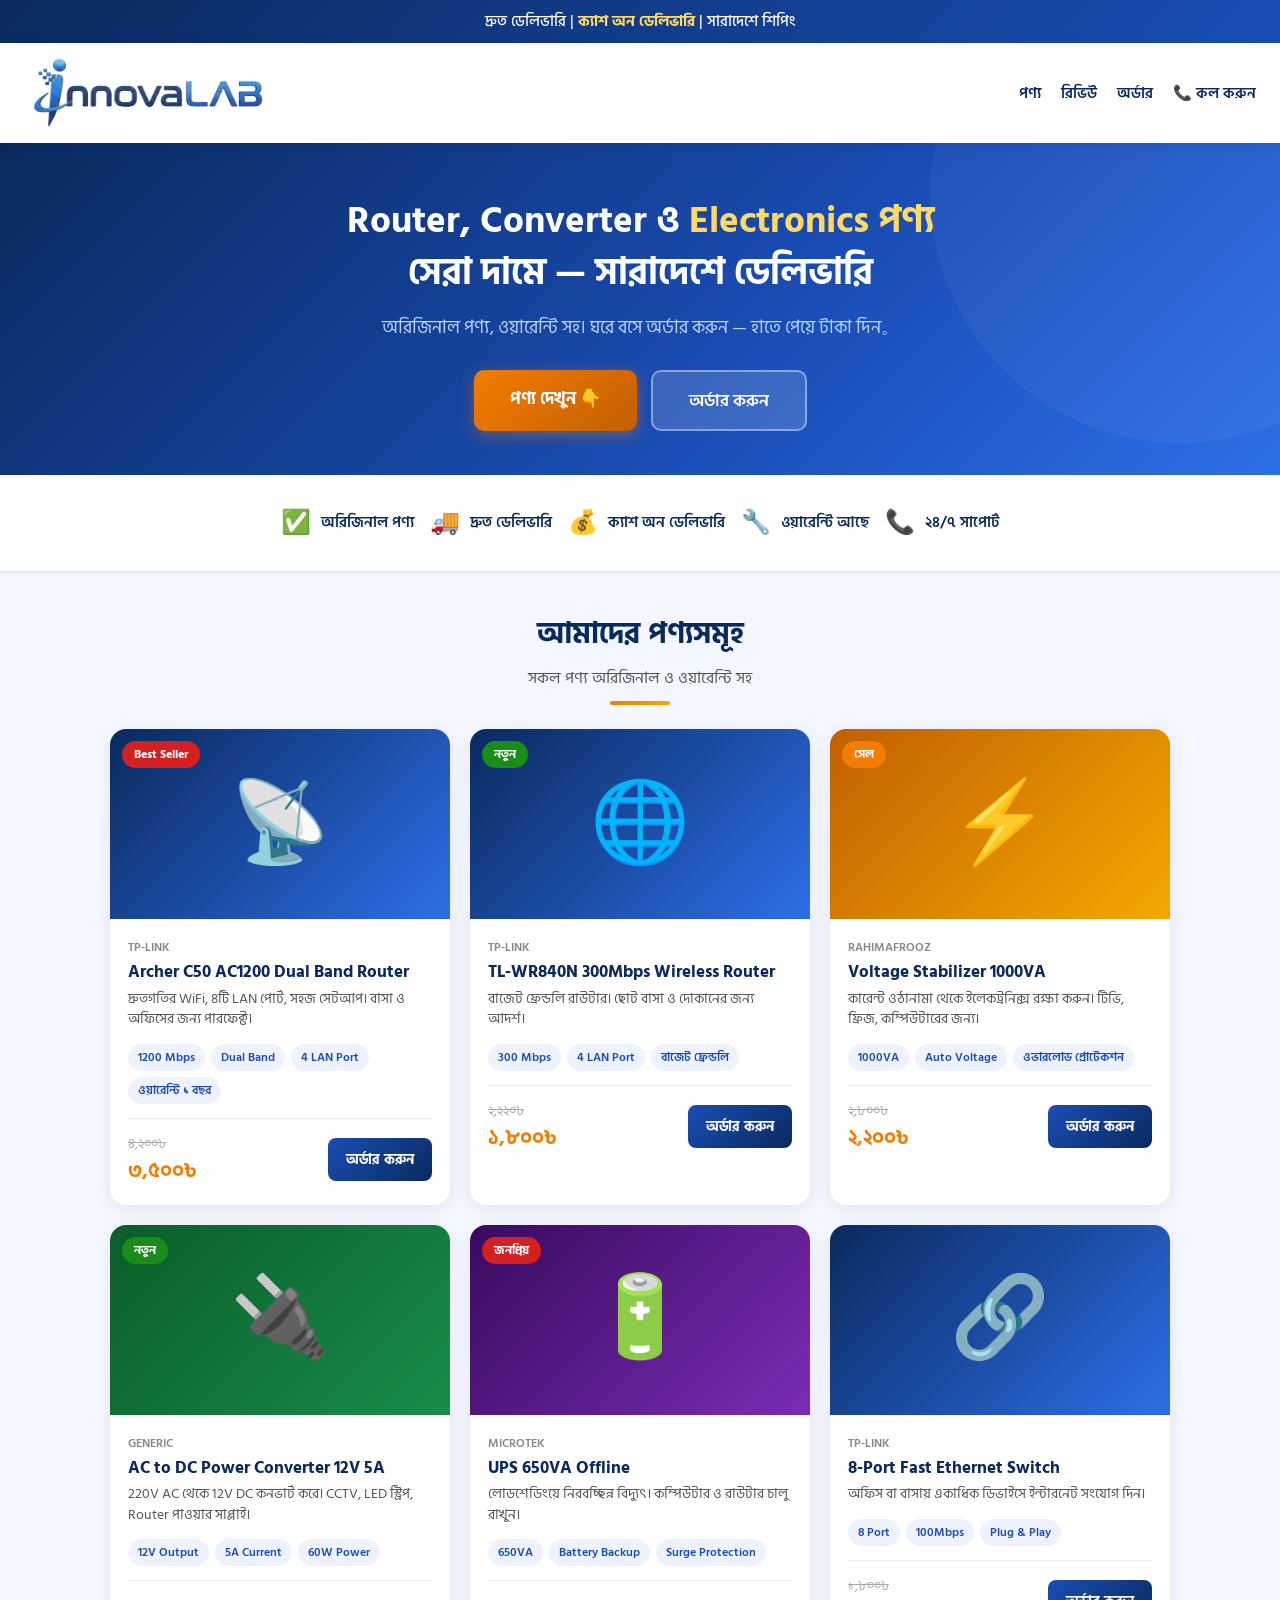
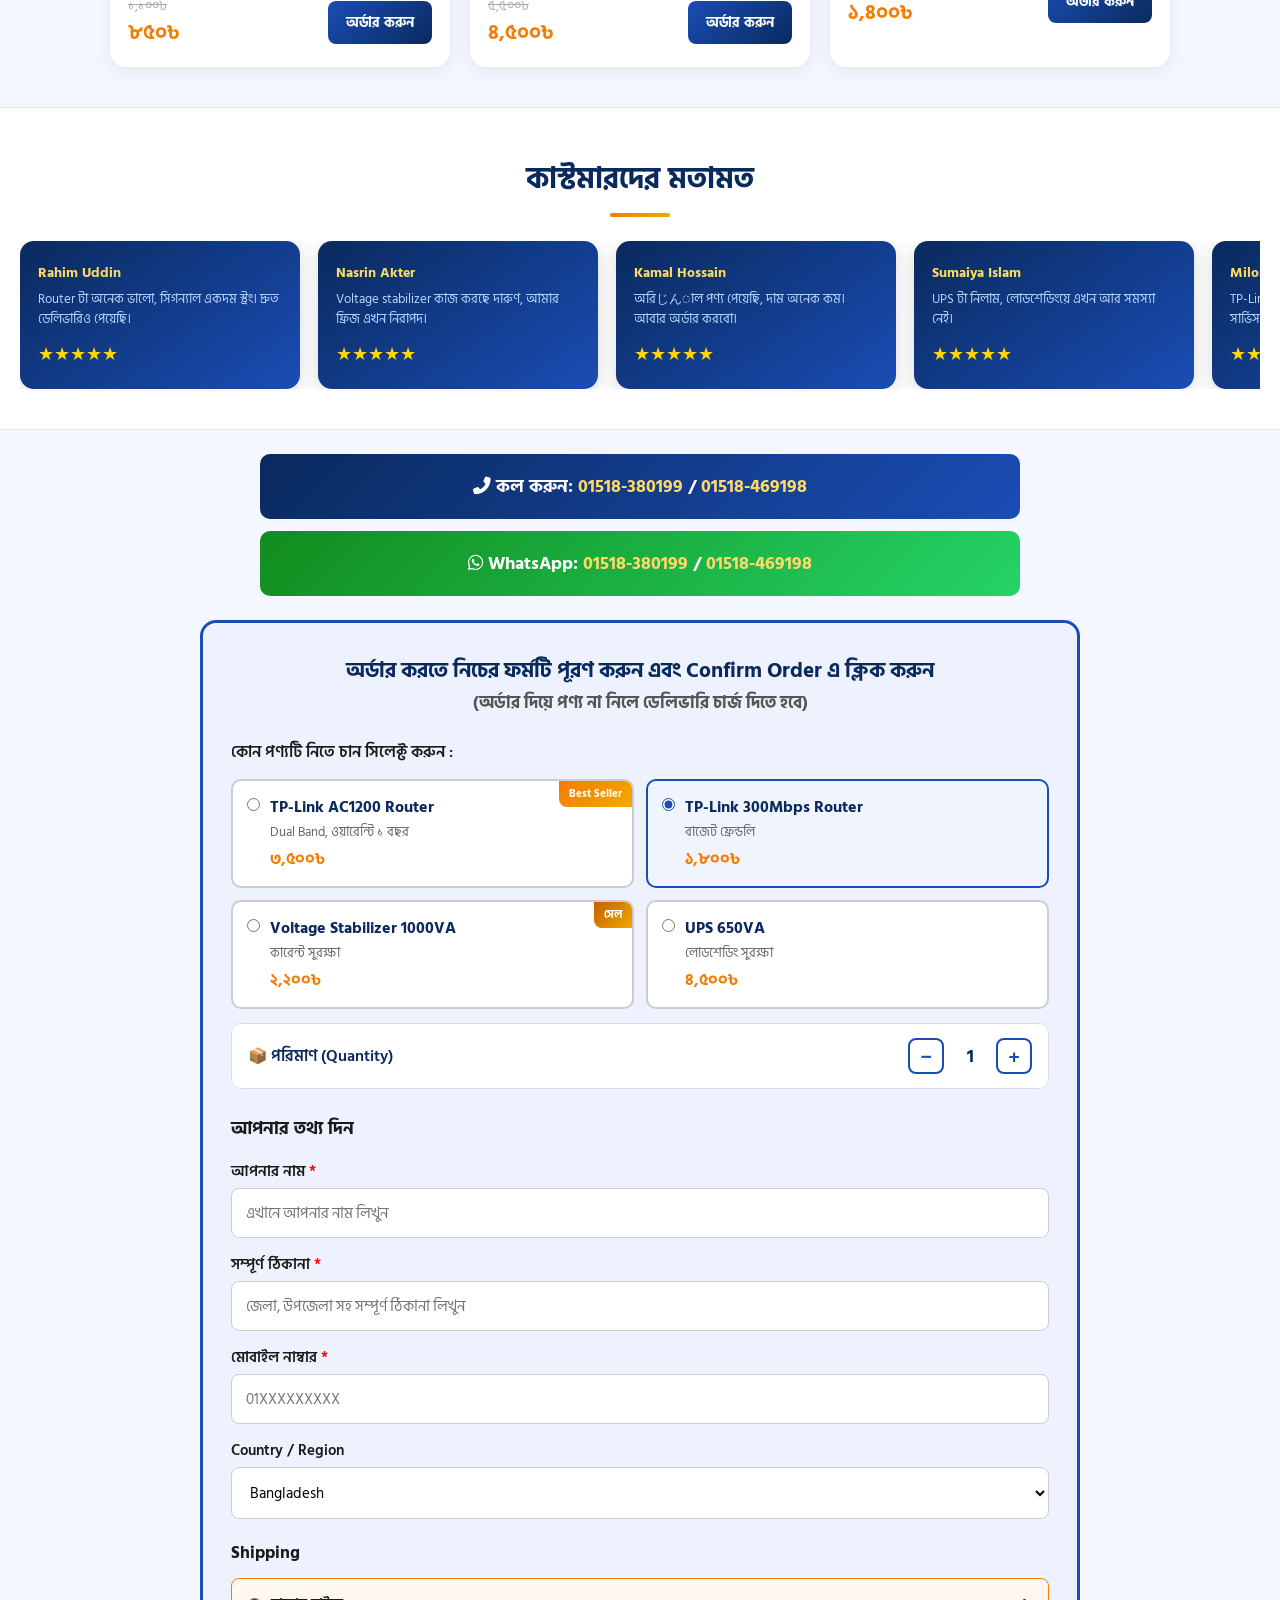
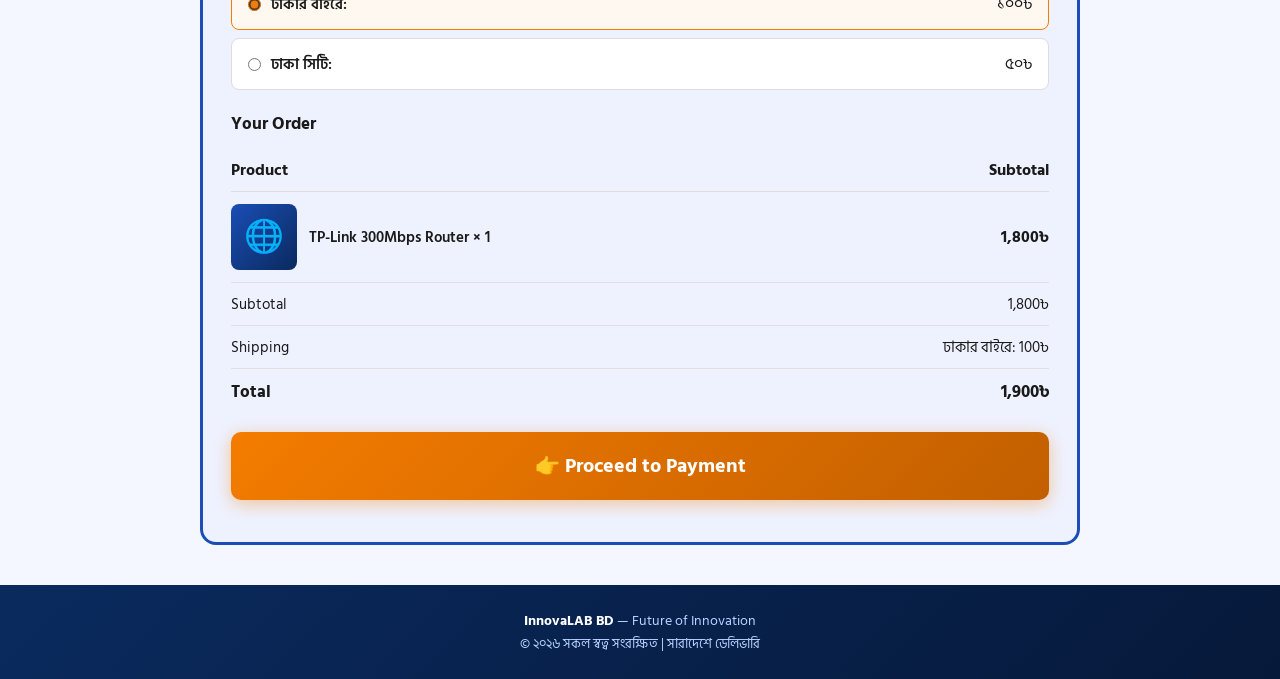
==== commit c27fc7ae: "Fix HTML formatting and update comments" ====
--- a/index.html
+++ b/index.html
@@ -55,7 +55,7 @@
       <div class="product-body">
         <div class="product-brand">TP-Link</div>
         <div class="product-name">Archer C50 AC1200 Dual Band Router</div>
-        <div class="product-desc">দ্রুতগতির WiFi, ৪টি LAN পোর্ট, সহজ সেটআপ। বাসা ও অফিসের জন্য পারфেক্ট।</div>
+        <div class="product-desc">দ্রুতগতির WiFi, ৪টি LAN পোর্ট, সহজ সেটআপ। বাসা ও অফিসের জন্য পারফেক্ট।</div>
         <div class="specs"><span class="spec-tag">1200 Mbps</span><span class="spec-tag">Dual Band</span><span class="spec-tag">4 LAN Port</span><span class="spec-tag">ওয়ারেন্টি ১ বছর</span></div>
         <div class="product-footer">
           <div class="price-box"><div class="old-price">৪,২০০৳</div><div class="new-price">৩,৫০০৳</div></div>
@@ -235,7 +235,7 @@
       <select><option>Bangladesh</option></select>
     </div>
 
-    <!-- পেমেন্ট পদ্ধতি (ডিফল্টভাবে hide থাকে) -->
+    <!-- পেমেন্ট পদ্ধতি (এখানে ডিফল্টভাবে hide করার জন্য display:none করা হয়েছে) -->
     <div id="paymentMethodSection" style="background:#fff3cd;border:2px solid #f47c00;border-radius:10px;padding:16px;margin-bottom:14px;display:none;">
       <div style="font-weight:700;font-size:1rem;color:#c25f00;margin-bottom:12px;">💳 পেমেন্ট পদ্ধতি বেছে নিন</div>
       <div style="display:flex;gap:10px;margin-bottom:14px;flex-wrap:wrap;">
@@ -302,7 +302,7 @@
 
   <!-- কনফার্ম বাটন সেকশন (ডিফল্টভাবে hide থাকবে) -->
   <div id="confirmOrderSection" style="display:none;">
-    <button id="finalConfirmBtn" class="btn-confirm" onclick="confirmOrder()">🔒 Confirm Order — <span id="confirmTotalBtn">১,৯০০৳</span></button>
+    <button class="btn-confirm" onclick="confirmOrder()">🔒 Confirm Order — <span id="confirmTotalBtn">১,৯০০৳</span></button>
     <div class="confirm-note">অর্ডার কনফার্ম করতে উপরের বাটনে ক্লিক করুন</div>
     <a href="tel:+8801518380199" class="btn-call">📞 Click to Call</a>
   </div>
@@ -316,6 +316,5 @@
 
 <div id="toast">✅ অর্ডার নেওয়া হয়েছে! শীঘ্রই যোগাযোগ করা হবে।</div>
 
-<script src="script.js"></script> 
-</body>
+<script src="script.js"></script> </body>
 </html>
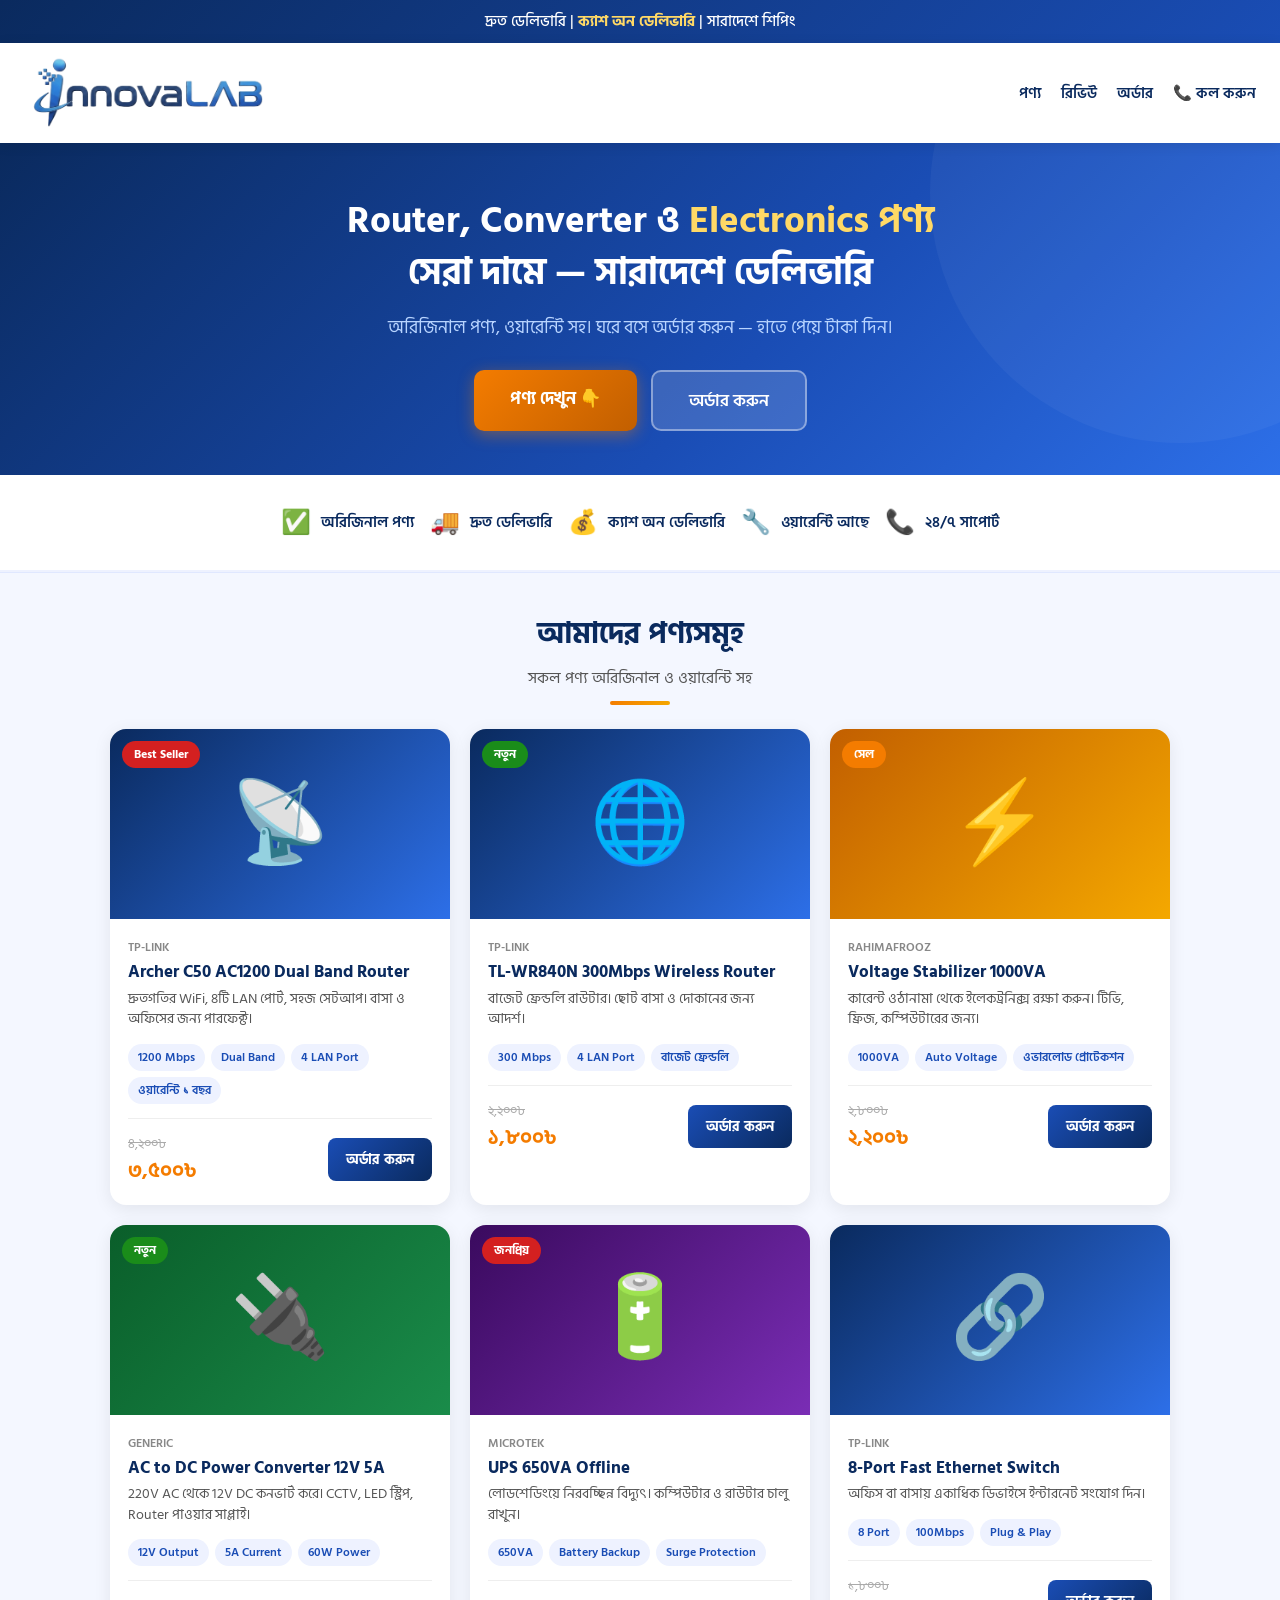
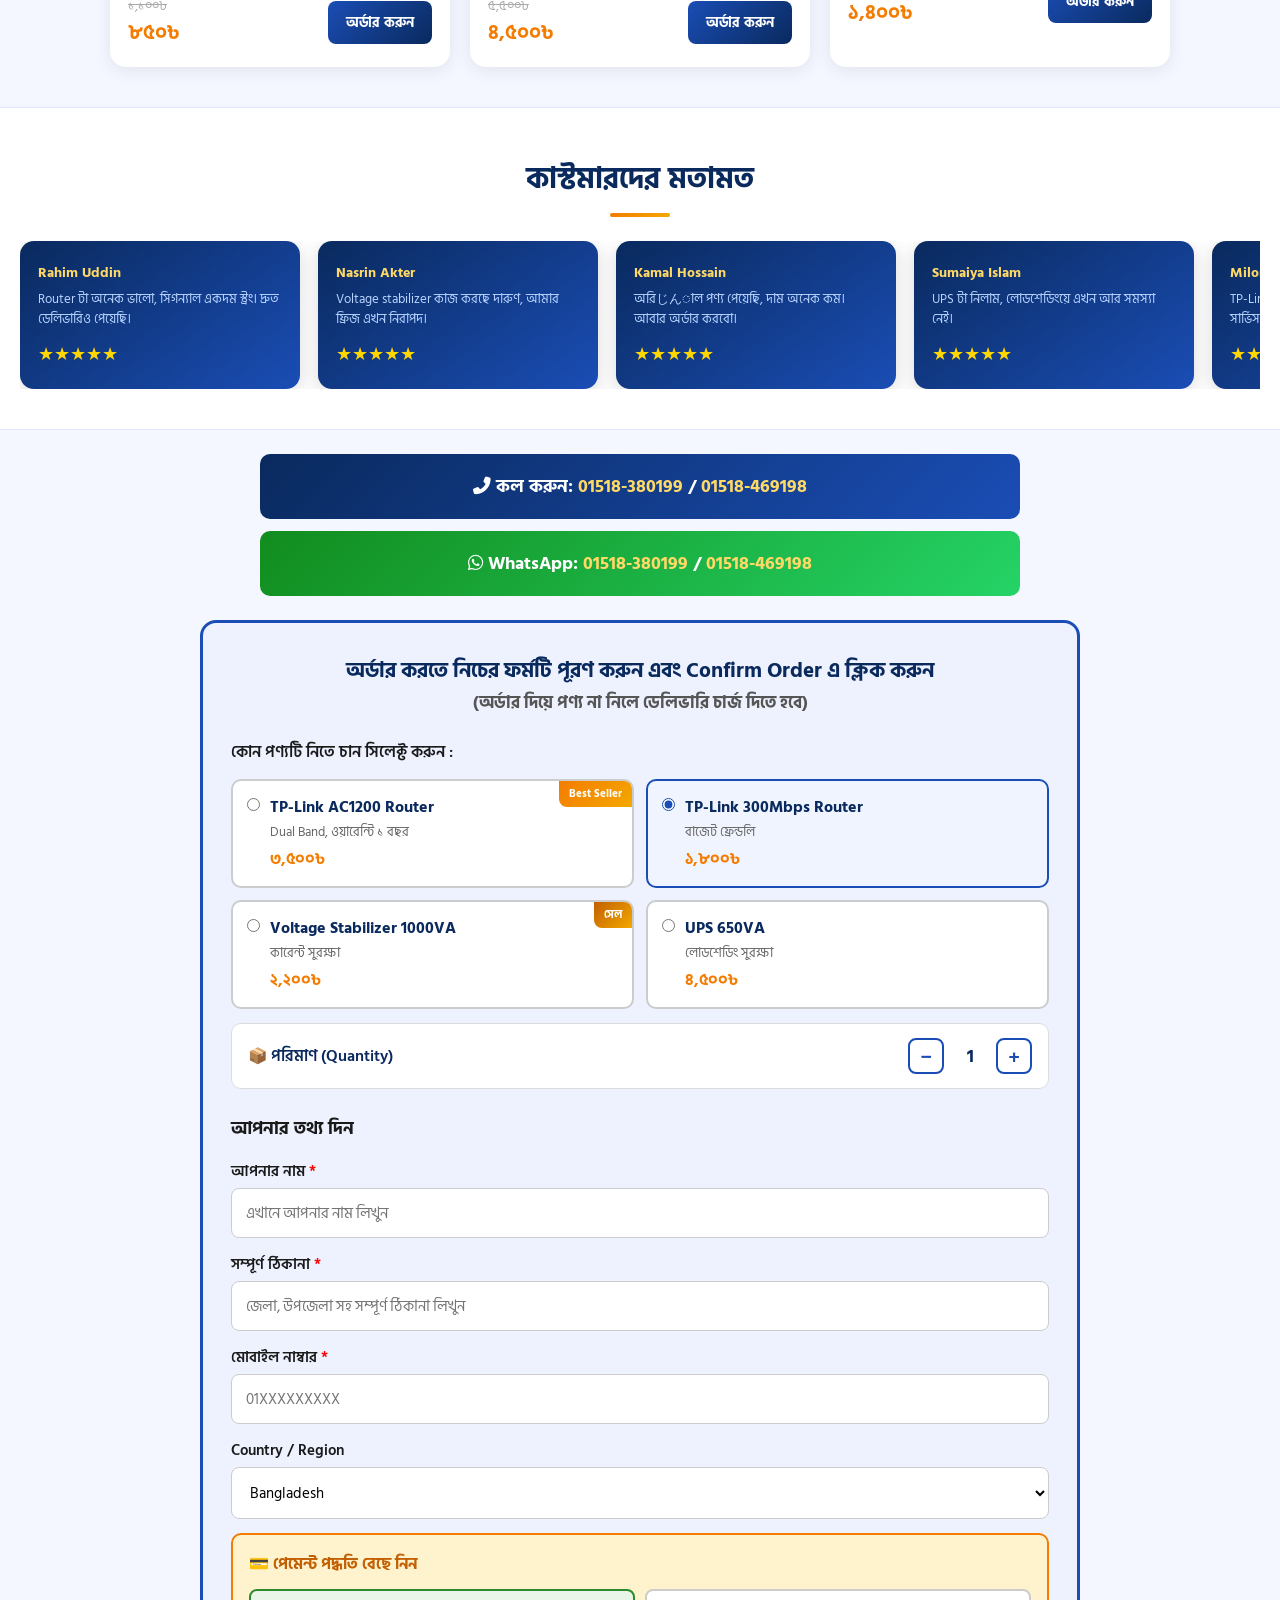
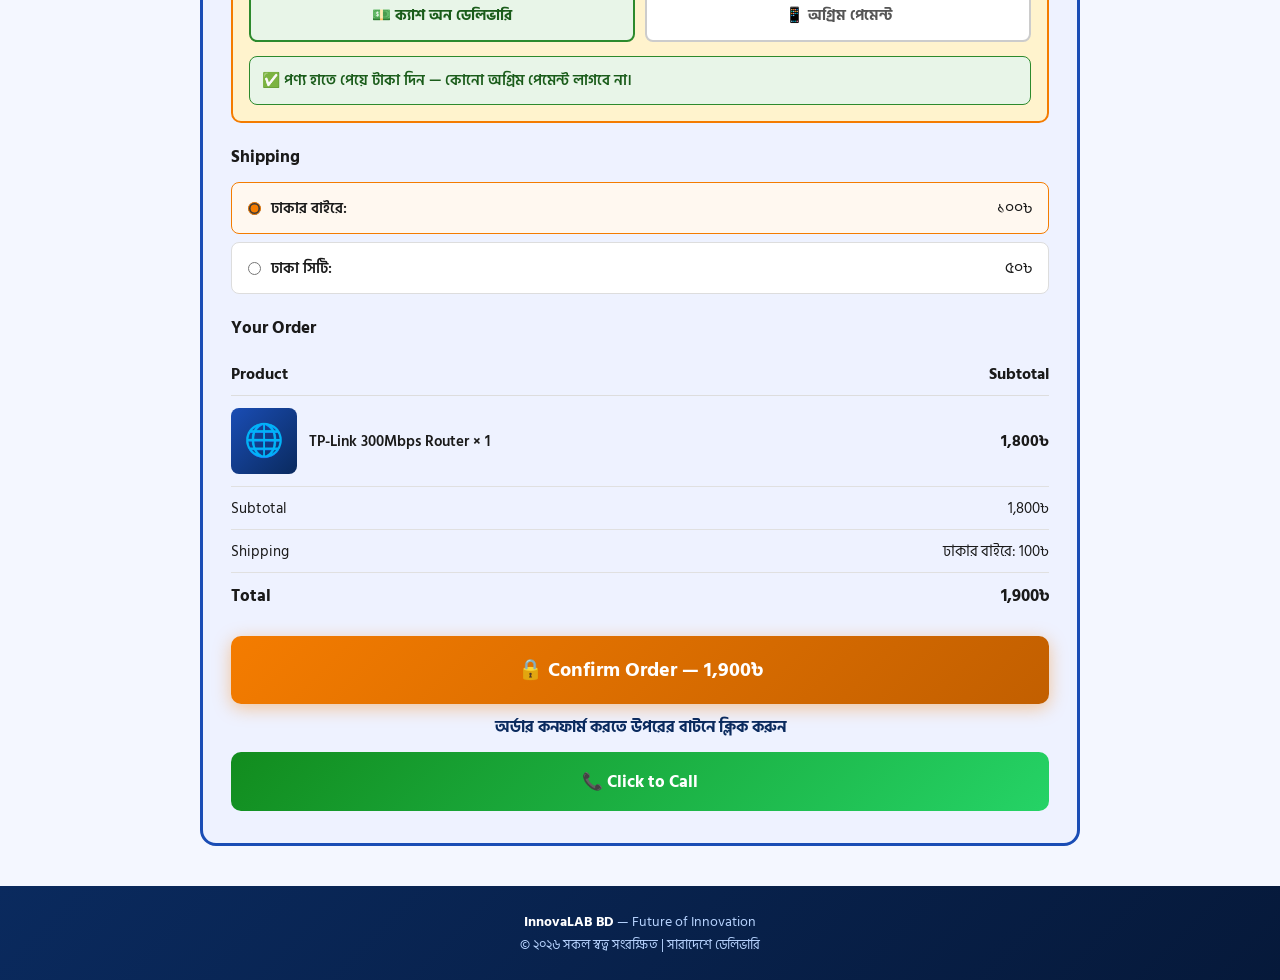
==== commit 72a0631a: "Fix HTML formatting and update prices" ====
--- a/index.html
+++ b/index.html
@@ -6,7 +6,7 @@
 <title>InnovaLAB BD - Future of Innovation</title>
 <link href="https://fonts.googleapis.com/css2?family=Hind+Siliguri:wght@300;400;500;600;700&display=swap" rel="stylesheet">
 <link rel="stylesheet" href="https://cdnjs.cloudflare.com/ajax/libs/font-awesome/6.4.2/css/all.min.css">
-<link rel="stylesheet" href="style.css">
+<link rel="stylesheet" href="style.css"> </head>
 </head>
 
 <body>
@@ -25,7 +25,7 @@
 
 <section class="hero">
   <h1>Router, Converter ও <span>Electronics পণ্য</span><br>সেরা দামে — সারাদেশে ডেলিভারি</h1>
-  <p>অরিজিনাল পণ্য, ওয়ারেন্টি সহ। ঘরে বসে অর্ডার করুন — হাতে পেয়ে টাকা দিন。</p>
+  <p>অরিজিনাল পণ্য, ওয়ারেন্টি সহ। ঘরে বসে অর্ডার করুন — হাতে পেয়ে টাকা দিন।</p>
   <div class="hero-btns">
     <a href="#products" class="btn-primary">পণ্য দেখুন 👇</a>
     <a href="#order" class="btn-secondary">অর্ডার করুন</a>
@@ -72,7 +72,7 @@
         <div class="product-desc">বাজেট ফ্রেন্ডলি রাউটার। ছোট বাসা ও দোকানের জন্য আদর্শ।</div>
         <div class="specs"><span class="spec-tag">300 Mbps</span><span class="spec-tag">4 LAN Port</span><span class="spec-tag">বাজেট ফ্রেন্ডলি</span></div>
         <div class="product-footer">
-          <div class="price-box"><div class="old-price">২,২২০৳</div><div class="new-price">১,৮০০৳</div></div>
+          <div class="price-box"><div class="old-price">২,২০০৳</div><div class="new-price">১,৮০০৳</div></div>
           <button class="btn-order">অর্ডার করুন</button>
         </div>
       </div>
@@ -235,8 +235,8 @@
       <select><option>Bangladesh</option></select>
     </div>
 
-    <!-- পেমেন্ট পদ্ধতি (এখানে ডিফল্টভাবে hide করার জন্য display:none করা হয়েছে) -->
-    <div id="paymentMethodSection" style="background:#fff3cd;border:2px solid #f47c00;border-radius:10px;padding:16px;margin-bottom:14px;display:none;">
+    <!-- পেমেন্ট পদ্ধতি -->
+    <div style="background:#fff3cd;border:2px solid #f47c00;border-radius:10px;padding:16px;margin-bottom:14px;">
       <div style="font-weight:700;font-size:1rem;color:#c25f00;margin-bottom:12px;">💳 পেমেন্ট পদ্ধতি বেছে নিন</div>
       <div style="display:flex;gap:10px;margin-bottom:14px;flex-wrap:wrap;">
         <button type="button" id="btnCOD" onclick="setPayType('cod')" class="pay-type-btn active-cod">💵 ক্যাশ অন ডেলিভারি</button>
@@ -297,15 +297,9 @@
     <div class="sum-row total"><span>Total</span><span id="sumTotal">১,৯০০৳</span></div>
   </div>
 
-  <!-- "Proceed to Payment" বাটন -->
-  <button type="button" id="btnProceedPayment" class="btn-confirm" onclick="showPaymentOptions()" style="background-color: #007bff; margin-bottom: 10px;">👉 Proceed to Payment</button>
-
-  <!-- কনফার্ম বাটন সেকশন (ডিফল্টভাবে hide থাকবে) -->
-  <div id="confirmOrderSection" style="display:none;">
-    <button class="btn-confirm" onclick="confirmOrder()">🔒 Confirm Order — <span id="confirmTotalBtn">১,৯০০৳</span></button>
-    <div class="confirm-note">অর্ডার কনফার্ম করতে উপরের বাটনে ক্লিক করুন</div>
-    <a href="tel:+8801518380199" class="btn-call">📞 Click to Call</a>
-  </div>
+  <button class="btn-confirm" onclick="confirmOrder()">🔒 Confirm Order — <span id="confirmTotalBtn">১,৯০০৳</span></button>
+  <div class="confirm-note">অর্ডার কনফার্ম করতে উপরের বাটনে ক্লিক করুন</div>
+  <a href="tel:+8801518380199" class="btn-call">📞 Click to Call</a>
 </div>
 </div>
 
